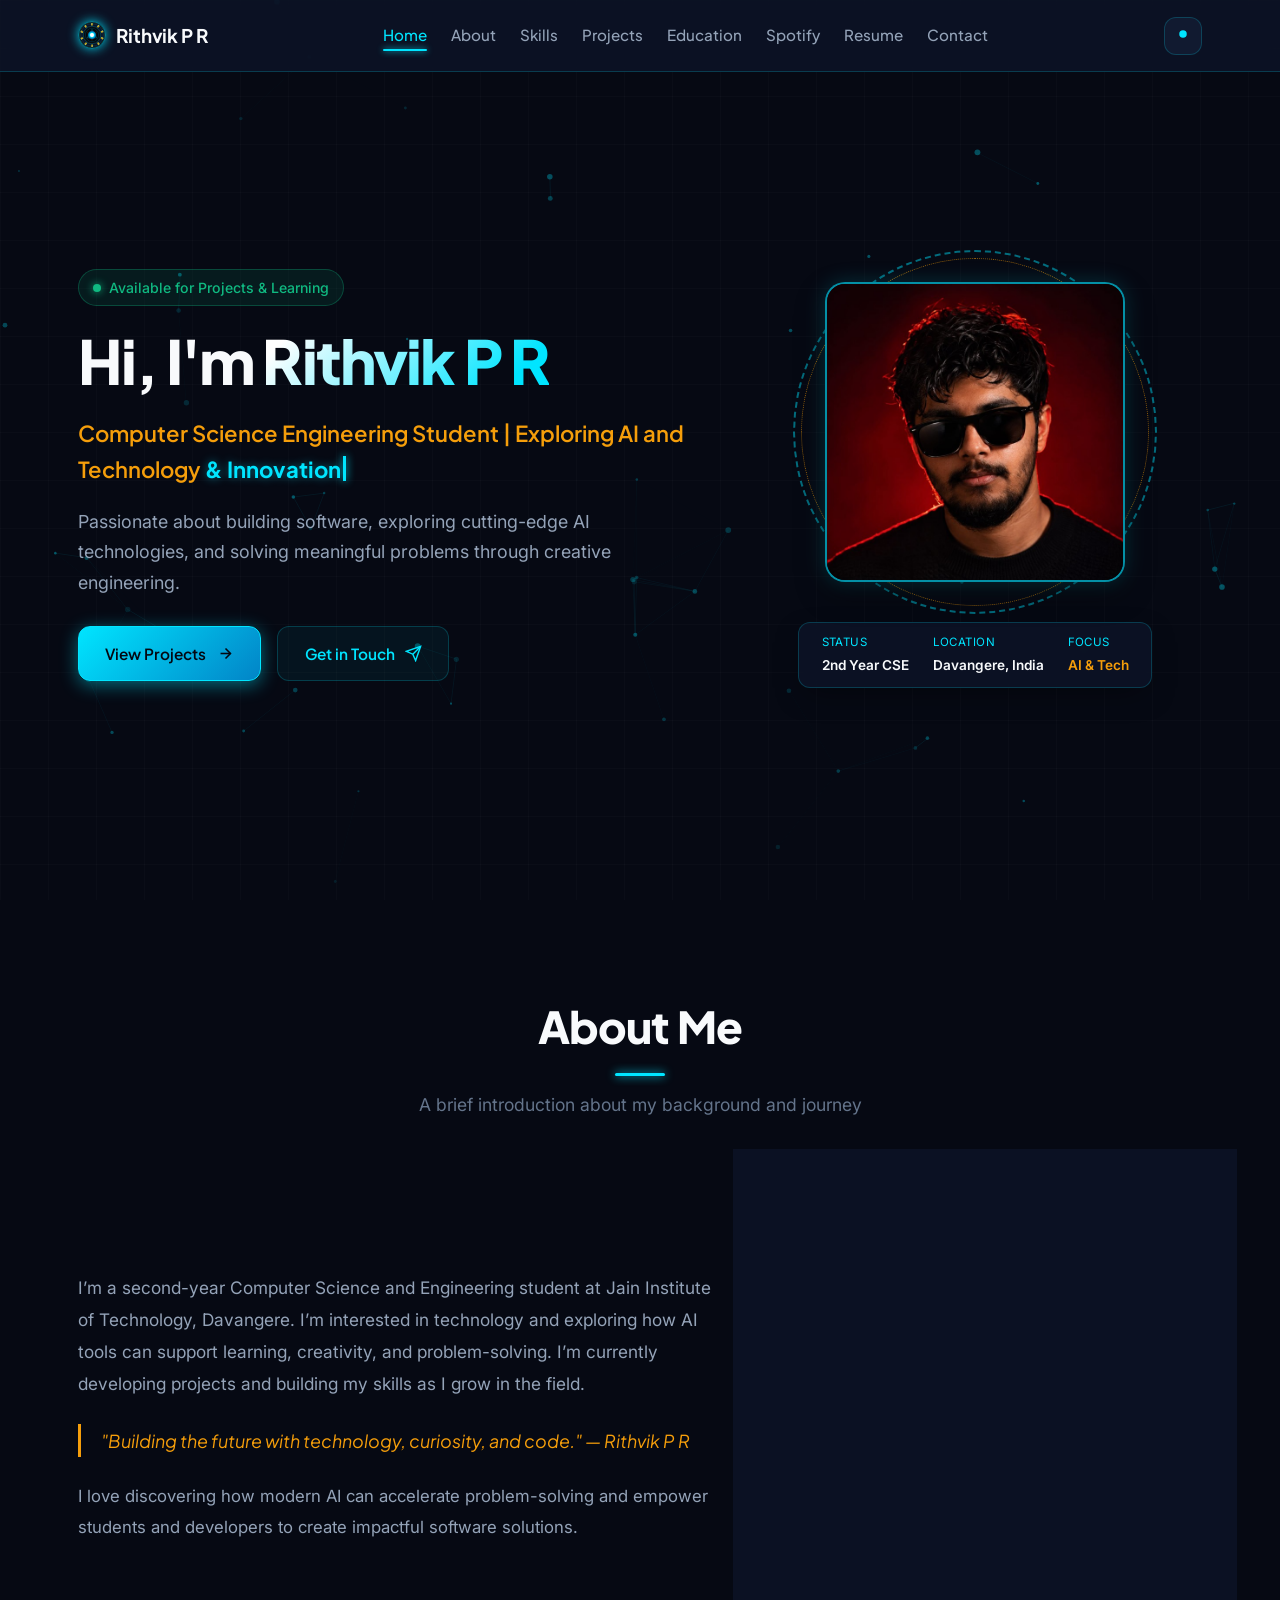
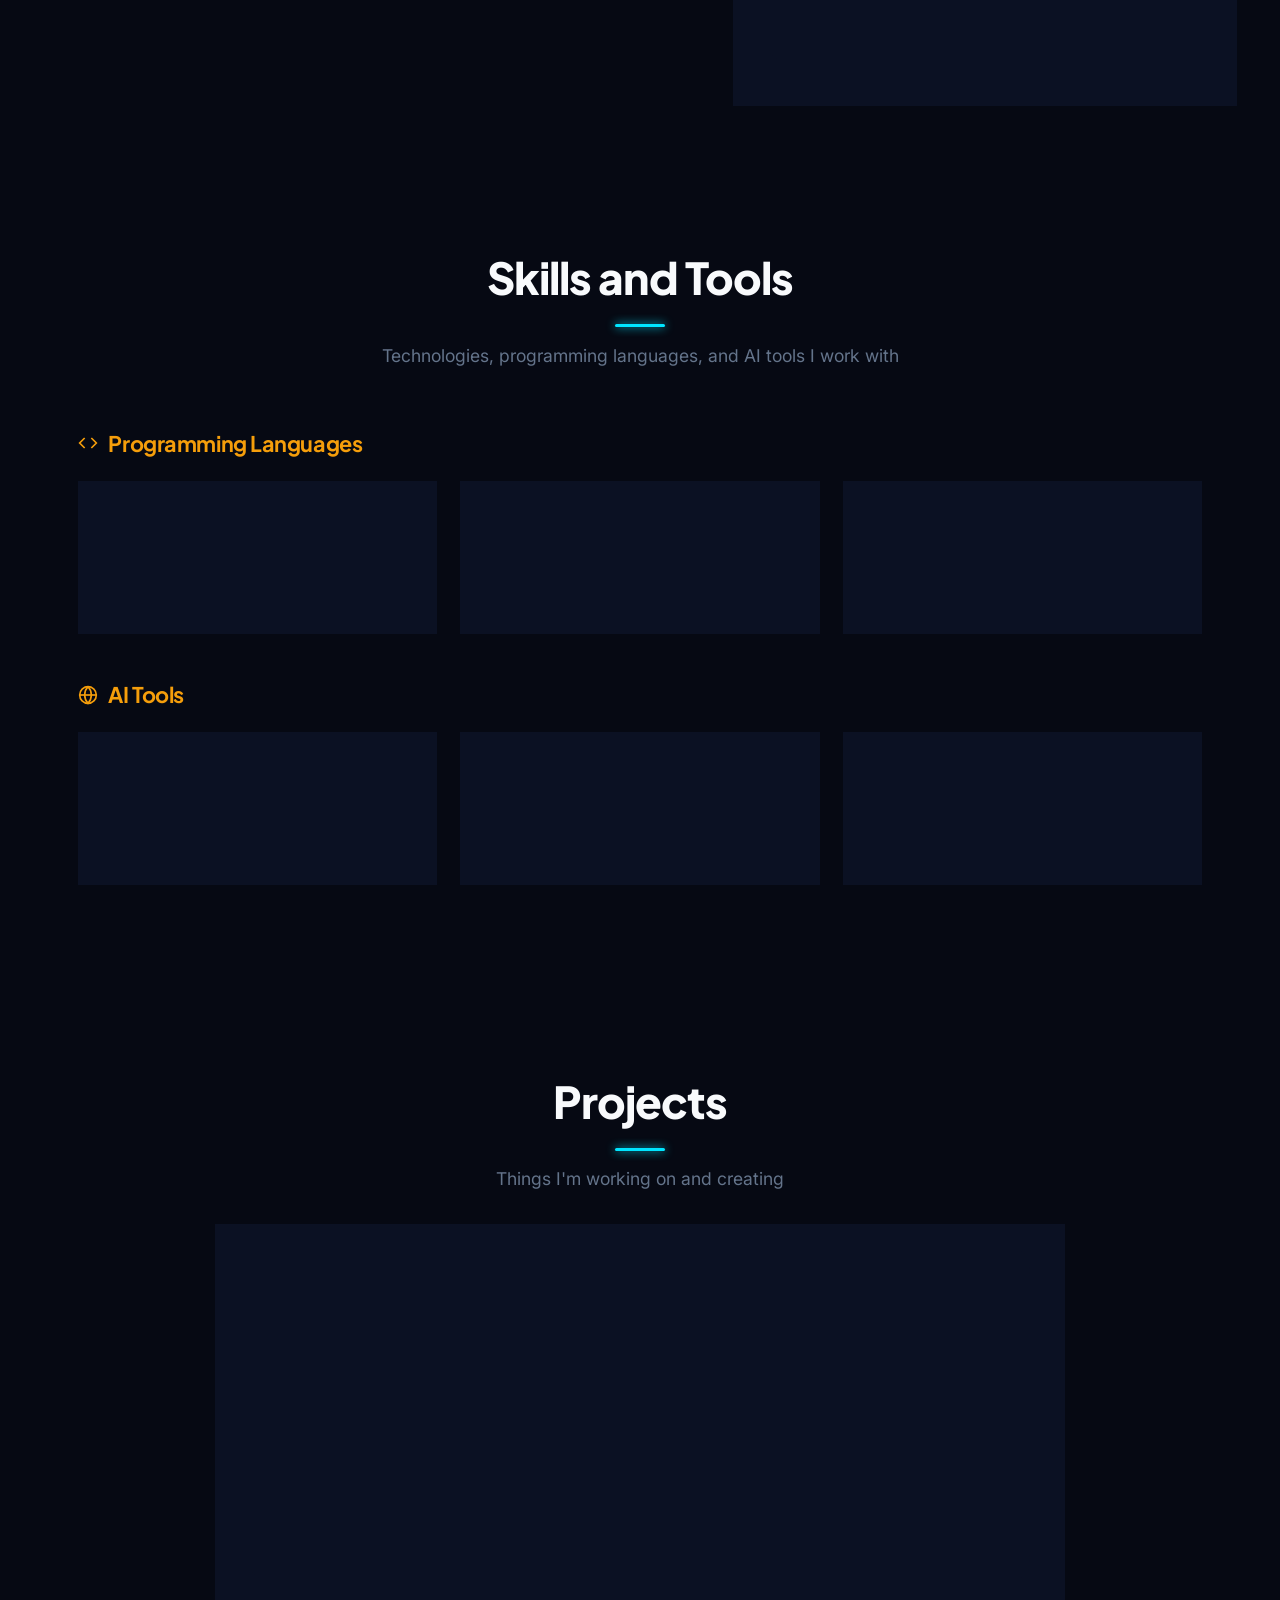
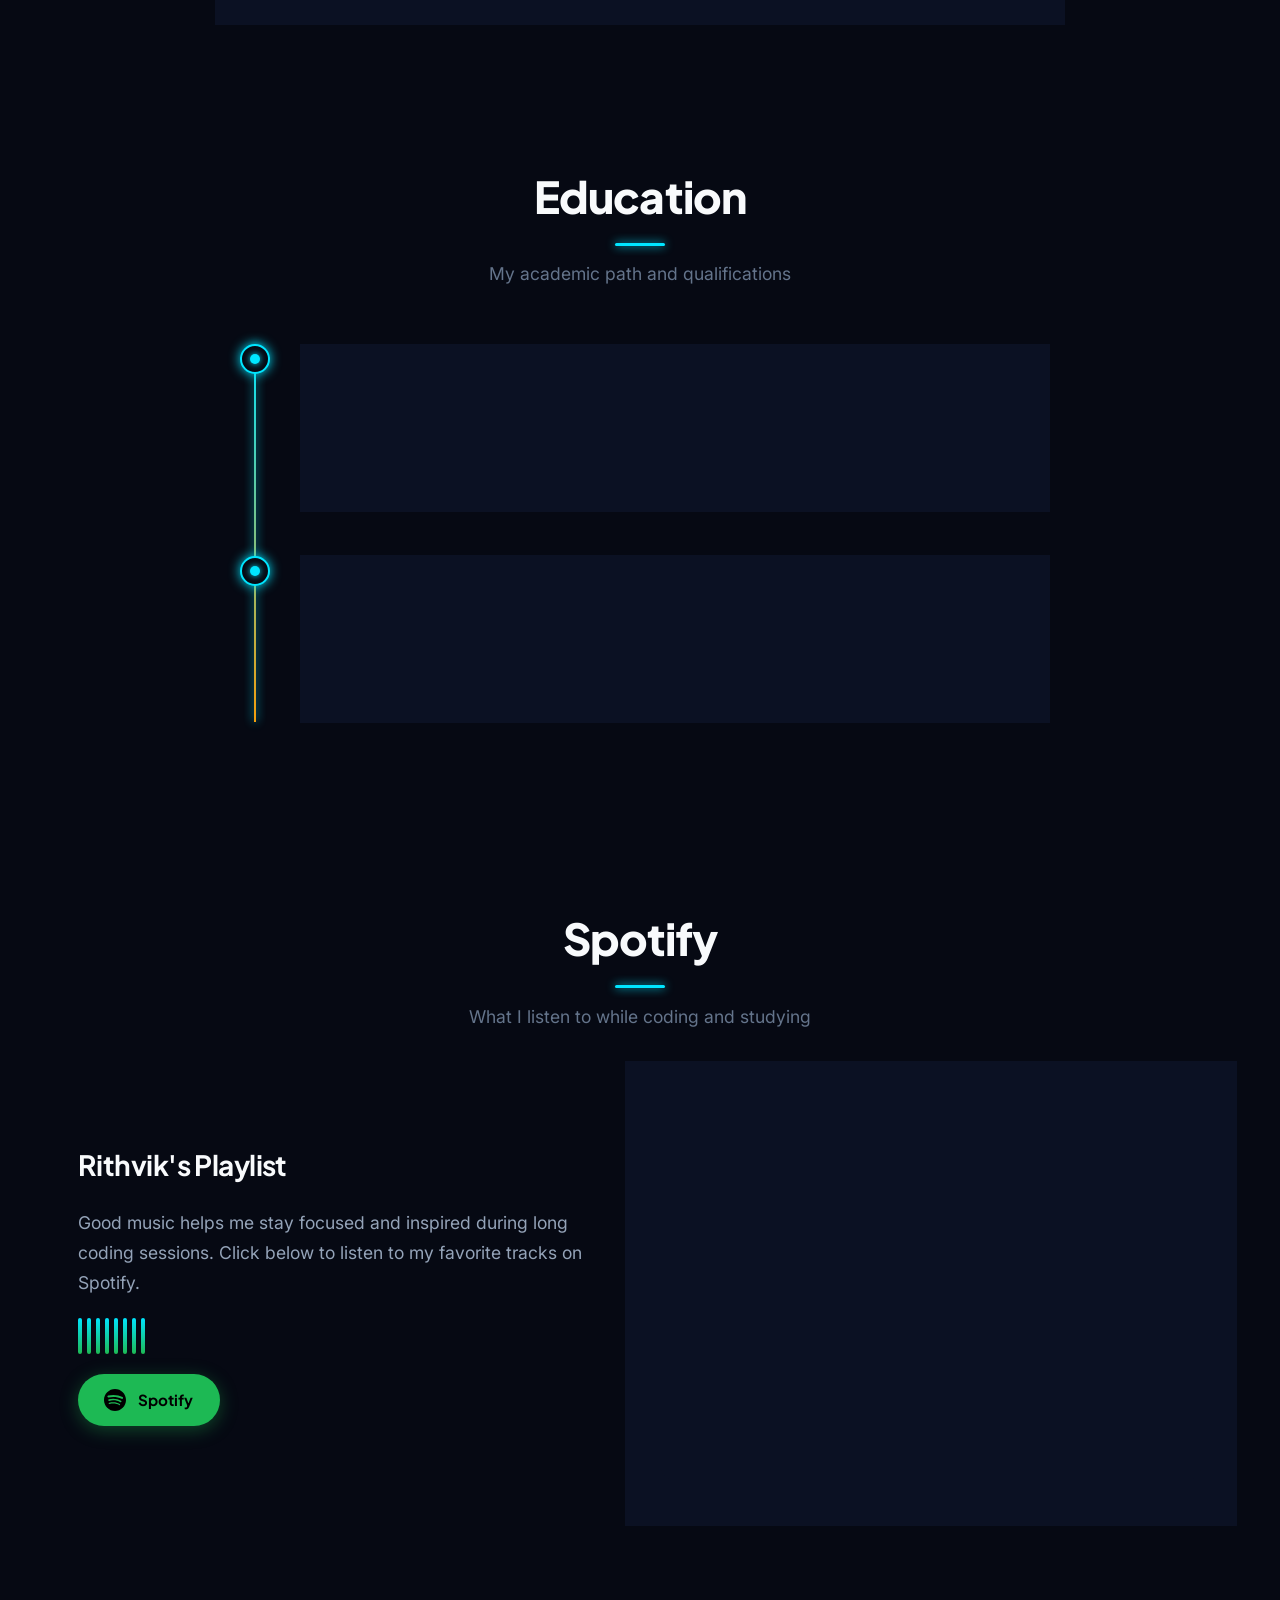
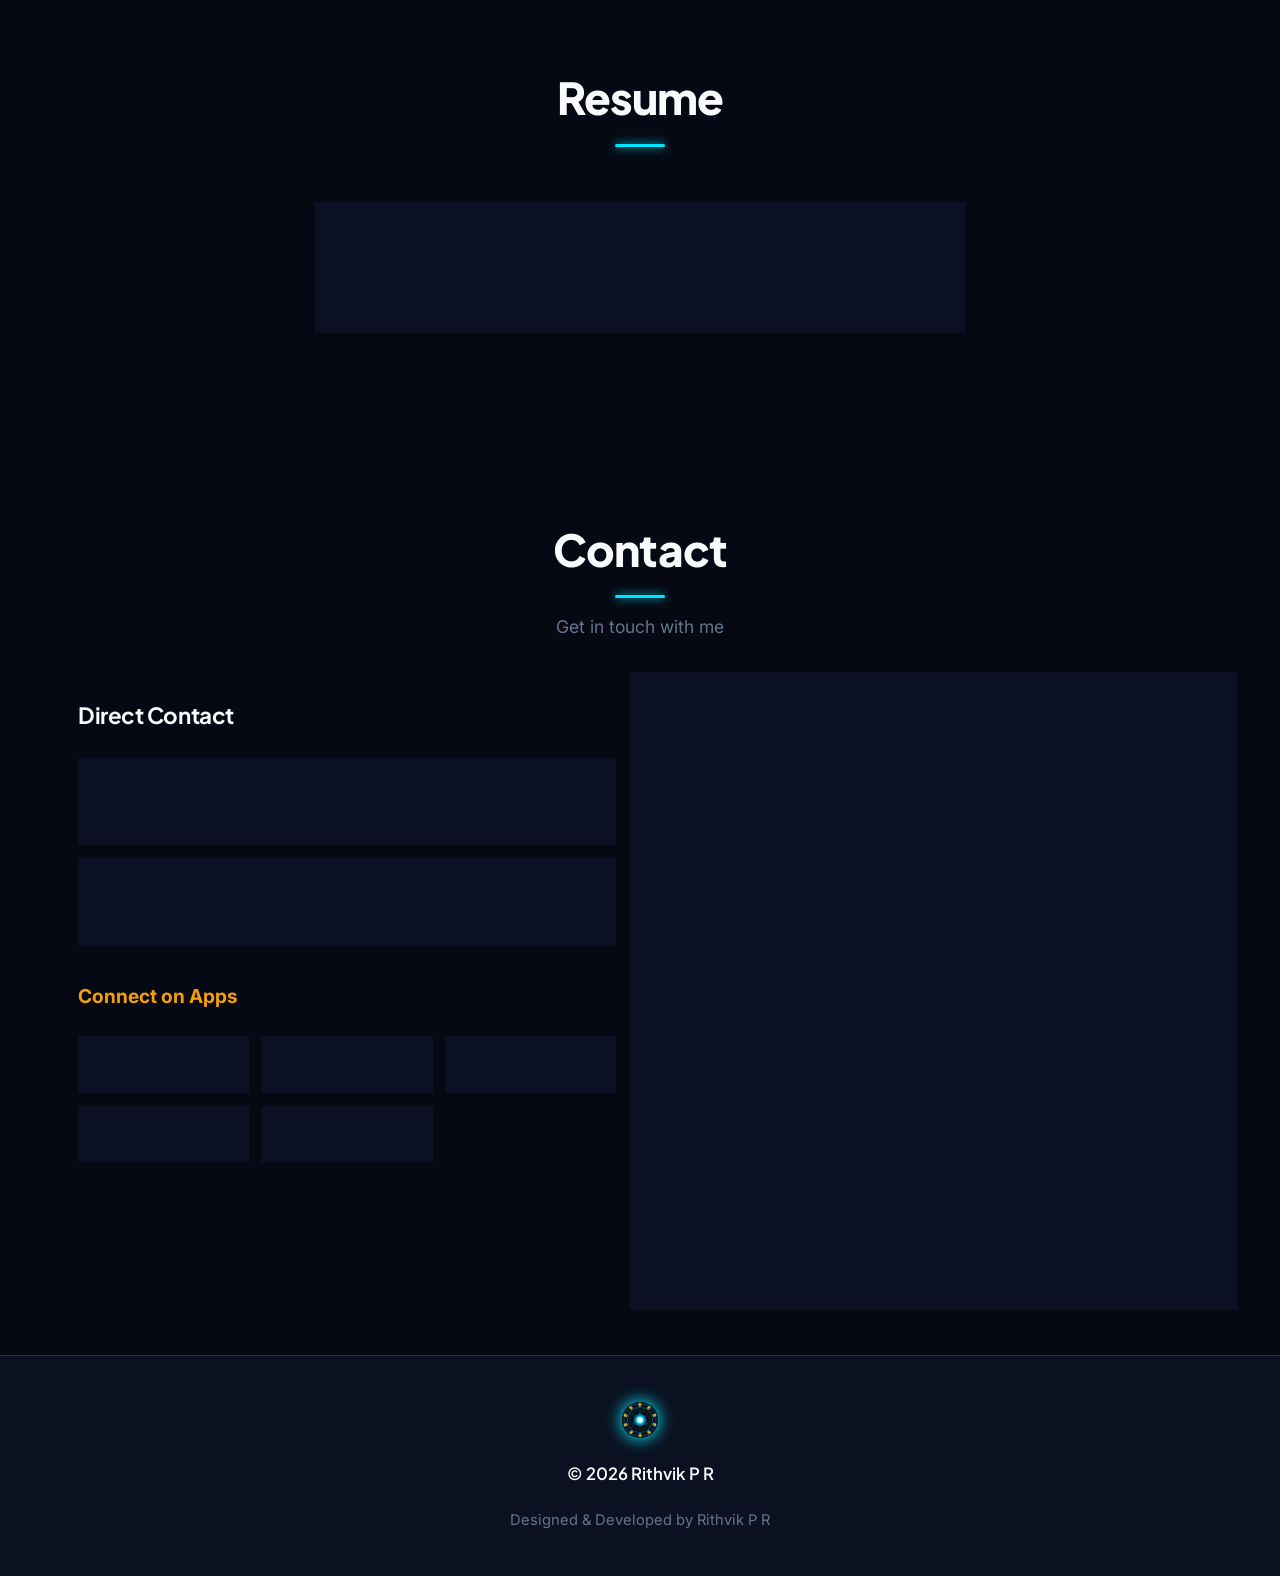
==== index.html @ 08703645 "Initial push commit from terminal" ====
<!DOCTYPE html>
<html lang="en" data-theme="dark">
<head>
  <meta charset="UTF-8">
  <meta name="viewport" content="width=device-width, initial-scale=1.0">
  <title>Rithvik P R | Portfolio</title>
  <meta name="description" content="Portfolio of Rithvik P R - Computer Science Engineering Student exploring AI and Technology.">
  <link rel="icon" type="image/svg+xml" href="assets/arc-reactor.svg">

  <!-- Core Stylesheet -->
  <link rel="stylesheet" href="css/style.css">
</head>
<body>

  <!-- Background Particle Network -->
  <canvas id="particle-canvas"></canvas>

  <!-- ==========================================================================
       NAVIGATION BAR
       ========================================================================== -->
  <header class="navbar">
    <div class="container nav-container">
      <a href="#hero" class="nav-brand">
        <img src="assets/arc-reactor.svg" alt="Arc Reactor" class="brand-reactor">
        <span>Rithvik P R</span>
      </a>

      <!-- Desktop Nav Links -->
      <nav>
        <ul class="nav-links" id="nav-links">
          <li><a href="#hero" class="nav-link active">Home</a></li>
          <li><a href="#about" class="nav-link">About</a></li>
          <li><a href="#skills" class="nav-link">Skills</a></li>
          <li><a href="#projects" class="nav-link">Projects</a></li>
          <li><a href="#education" class="nav-link">Education</a></li>
          <li><a href="#spotify" class="nav-link">Spotify</a></li>
          <li><a href="#resume" class="nav-link">Resume</a></li>
          <li><a href="#contact" class="nav-link">Contact</a></li>
        </ul>
      </nav>

      <!-- Nav Actions: Theme Switcher -->
      <div class="nav-actions">
        <!-- Dark / Light Mode Switcher -->
        <button class="hud-btn-icon" id="theme-toggle-btn" title="Toggle Dark / Light Mode" aria-label="Toggle Theme Mode">
          <span id="theme-icon">
            <svg viewBox="0 0 24 24">
              <circle cx="12" cy="12" r="5"></circle>
              <line x1="12" y1="1" x2="12" y2="3"></line>
              <line x1="12" y1="21" x2="12" y2="23"></line>
              <line x1="4.22" y1="4.22" x2="5.64" y2="5.64"></line>
              <line x1="18.36" y1="18.36" x2="19.78" y2="19.78"></line>
              <line x1="1" y1="12" x2="3" y2="12"></line>
              <line x1="21" y1="12" x2="23" y2="12"></line>
              <line x1="4.22" y1="19.78" x2="5.64" y2="18.36"></line>
              <line x1="18.36" y1="5.64" x2="19.78" y2="4.22"></line>
            </svg>
          </span>
        </button>

        <!-- Mobile Menu Toggle Button -->
        <button class="mobile-toggle" id="mobile-toggle" aria-label="Open Navigation Menu">
          <svg width="20" height="20" viewBox="0 0 24 24" fill="none" stroke="currentColor" stroke-width="2">
            <line x1="3" y1="12" x2="21" y2="12"></line>
            <line x1="3" y1="6" x2="21" y2="6"></line>
            <line x1="3" y1="18" x2="21" y2="18"></line>
          </svg>
        </button>
      </div>
    </div>
  </header>

  <main>
    <!-- ==========================================================================
         HERO SECTION
         ========================================================================== -->
    <section id="hero" class="hero-section">
      <div class="container">
        <div class="hero-grid">
          
          <!-- Left Column: Name & Headline -->
          <div class="hero-content reveal-on-scroll">
            <div class="hero-status-pill">
              <span class="pulse-dot"></span>
              <span>Available for Projects & Learning</span>
            </div>

            <h1 class="hero-title">
              Hi, I'm <span class="name-highlight">Rithvik P R</span>
            </h1>

            <div class="hero-headline-wrapper">
              <span class="headline-static">Computer Science Engineering Student | Exploring AI and Technology</span><span id="hero-typewriter-dynamic" class="typewriter-dynamic-text"></span><span class="typewriter-cursor"></span>
            </div>

            <p class="hero-description">
              Passionate about building software, exploring cutting-edge AI technologies, and solving meaningful problems through creative engineering.
            </p>

            <div class="hero-cta-group">
              <a href="#projects" class="btn-classy-primary">
                <span>View Projects</span>
                <svg width="17" height="17" viewBox="0 0 24 24" fill="none" stroke="currentColor" stroke-width="2.2">
                  <line x1="5" y1="12" x2="19" y2="12"></line>
                  <polyline points="12 5 19 12 12 19"></polyline>
                </svg>
              </a>
              <a href="#contact" class="btn-classy-outline">
                <span>Get in Touch</span>
                <svg width="17" height="17" viewBox="0 0 24 24" fill="none" stroke="currentColor" stroke-width="2">
                  <path d="M22 2L11 13"></path>
                  <polygon points="22 2 15 22 11 13 2 9 22 2"></polygon>
                </svg>
              </a>
            </div>
          </div>

          <!-- Right Column: BIG VISIBLE PROFILE PICTURE -->
          <div class="hero-avatar-showcase reveal-on-scroll">
            <div class="avatar-hud-frame">
              <!-- Subtle Arc Reactor Halo Rings Behind Photo -->
              <div class="avatar-ring-outer"></div>
              <div class="avatar-ring-middle"></div>

              <!-- Profile Picture Container -->
              <div class="avatar-image-container">
                <img 
                  src="assets/profile.jpg" 
                  alt="Rithvik P R Profile Picture" 
                  id="user-profile-img"
                  class="avatar-img"
                >
              </div>
            </div>

            <!-- Profile Info Card Underneath -->
            <div class="avatar-telemetry-badge">
              <div class="telemetry-item">
                <span class="telemetry-label">Status</span>
                <span class="telemetry-val">2nd Year CSE</span>
              </div>
              <div class="telemetry-item">
                <span class="telemetry-label">Location</span>
                <span class="telemetry-val">Davangere, India</span>
              </div>
              <div class="telemetry-item">
                <span class="telemetry-label">Focus</span>
                <span class="telemetry-val" style="color: var(--stark-gold);">AI & Tech</span>
              </div>
            </div>
          </div>

        </div>
      </div>
    </section>

    <!-- ==========================================================================
         ABOUT ME SECTION (HEADLINE IN MIDDLE, SIMPLE WORDS)
         ========================================================================== -->
    <section id="about" class="about-section">
      <div class="container">
        
        <div class="section-header reveal-on-scroll">
          <h2 class="section-title">About Me</h2>
          <p class="section-subtitle">A brief introduction about my background and journey</p>
        </div>

        <div class="about-grid">
          <!-- Text Content -->
          <div class="about-text-content reveal-on-scroll">
            <p>
              I’m a second-year Computer Science and Engineering student at Jain Institute of Technology, Davangere. I’m interested in technology and exploring how AI tools can support learning, creativity, and problem-solving. I’m currently developing projects and building my skills as I grow in the field.
            </p>

            <div class="about-quote">
              "Building the future with technology, curiosity, and code." — Rithvik P R
            </div>

            <p style="font-size: 1.05rem; color: var(--text-secondary);">
              I love discovering how modern AI can accelerate problem-solving and empower students and developers to create impactful software solutions.
            </p>
          </div>

          <!-- Clean Info Card -->
          <div class="about-info-card clean-card reveal-on-scroll">
            <h3 class="about-info-card-title">Quick Overview</h3>

            <div class="info-row">
              <span class="info-label">
                <svg width="20" height="20" viewBox="0 0 24 24" fill="none" stroke="currentColor" stroke-width="2"><path d="M20 21v-2a4 4 0 0 0-4-4H8a4 4 0 0 0-4 4v2"></path><circle cx="12" cy="7" r="4"></circle></svg>
                Name
              </span>
              <span class="info-val">Rithvik P R</span>
            </div>

            <div class="info-row">
              <span class="info-label">
                <svg width="20" height="20" viewBox="0 0 24 24" fill="none" stroke="currentColor" stroke-width="2"><path d="M22 10v6M2 10l10-5 10 5-10 5z"></path><path d="M6 12v5c3 3 9 3 12 0v-5"></path></svg>
                Degree
              </span>
              <span class="info-val">B.E. Computer Science</span>
            </div>

            <div class="info-row">
              <span class="info-label">
                <svg width="20" height="20" viewBox="0 0 24 24" fill="none" stroke="currentColor" stroke-width="2"><path d="M21 10c0 7-9 13-9 13s-9-6-9-13a9 9 0 0 1 18 0z"></path><circle cx="12" cy="10" r="3"></circle></svg>
                College
              </span>
              <span class="info-val">JIT Davangere</span>
            </div>

            <div class="info-row">
              <span class="info-label">
                <svg width="20" height="20" viewBox="0 0 24 24" fill="none" stroke="currentColor" stroke-width="2"><circle cx="12" cy="12" r="10"></circle><path d="M12 6v6l4 2"></path></svg>
                Year
              </span>
              <span class="info-val">Second Year</span>
            </div>

            <div class="info-row">
              <span class="info-label">
                <svg width="20" height="20" viewBox="0 0 24 24" fill="none" stroke="currentColor" stroke-width="2"><polygon points="13 2 3 14 12 14 11 22 21 10 12 10 13 2"></polygon></svg>
                Interest
              </span>
              <span class="info-val" style="color: var(--stark-gold);">AI & Technology</span>
            </div>
          </div>
        </div>

      </div>
    </section>

    <!-- ==========================================================================
         SKILLS AND TOOLS SECTION (HEADLINE IN MIDDLE, SIMPLE WORDS)
         ========================================================================== -->
    <section id="skills" class="skills-section">
      <div class="container">
        
        <div class="section-header reveal-on-scroll">
          <h2 class="section-title">Skills and Tools</h2>
          <p class="section-subtitle">Technologies, programming languages, and AI tools I work with</p>
        </div>

        <div class="skills-container">
          
          <!-- Category 1: Programming Languages -->
          <div class="skills-category reveal-on-scroll">
            <h3 class="skills-category-title">
              <svg width="20" height="20" viewBox="0 0 24 24" fill="none" stroke="currentColor" stroke-width="2">
                <polyline points="16 18 22 12 16 6"></polyline>
                <polyline points="8 6 2 12 8 18"></polyline>
              </svg>
              <span>Programming Languages</span>
            </h3>

            <div class="skills-grid">
              
              <!-- Skill: C Programming -->
              <div class="skill-card">
                <div class="skill-header">
                  <div class="skill-icon-wrapper" title="C Programming">
                    <svg viewBox="0 0 128 128" width="28" height="28">
                      <path fill="#00599C" d="M116.2 97.4l-46.7 27c-3.4 2-7.6 2-11 0l-46.7-27c-3.4-2-5.5-5.6-5.5-9.5V36.1c0-3.9 2.1-7.5 5.5-9.5l46.7-27c3.4-2 7.6-2 11 0l46.7 27c3.4 2 5.5 5.6 5.5 9.5v51.8c0 3.9-2.1 7.5-5.5 9.5z"/>
                      <path fill="#004482" d="M121.7 87.9V36.1c0-3.9-2.1-7.5-5.5-9.5l-46.7-27c-3.4-2-7.6-2-11 0v128.8c1.9 0 3.7-.5 5.5-1.5l46.7-27c3.4-2 5.5-5.6 5.5-9.5z"/>
                      <path fill="#659AD2" d="M64 15.6L24.8 38.2v45.3L64 106.1l39.2-22.6V38.2L64 15.6z"/>
                      <path fill="#ffffff" d="M64.6 38.6c-14.7 0-25.2 10.9-25.2 25.4 0 14.6 10.4 25.4 25.2 25.4 9.1 0 16.5-4.4 20.3-11.4l-9.8-5.3c-2.1 4.1-5.9 6.5-10.5 6.5-7.9 0-13.6-6.3-13.6-15.2 0-8.8 5.7-15.2 13.6-15.2 4.6 0 8.4 2.4 10.5 6.5l9.8-5.3c-3.8-7-11.2-11.4-20.3-11.4z"/>
                    </svg>
                  </div>
                  <div class="skill-info">
                    <div class="skill-name">C programming</div>
                    <div class="skill-type">Core Programming & Algorithms</div>
                  </div>
                </div>
                <div class="skill-meter-container">
                  <div class="skill-meter-labels">
                    <span>Proficiency</span>
                    <span>88%</span>
                  </div>
                  <div class="skill-meter-bar">
                    <div class="skill-meter-fill" data-level="88"></div>
                  </div>
                </div>
              </div>

              <!-- Skill: Python -->
              <div class="skill-card">
                <div class="skill-header">
                  <div class="skill-icon-wrapper" title="Python">
                    <svg viewBox="0 0 128 128" width="28" height="28">
                      <defs>
                        <linearGradient id="py-blue" x1="18.9%" y1="13.9%" x2="78.1%" y2="82.4%">
                          <stop offset="0%" stop-color="#387eb8"/>
                          <stop offset="100%" stop-color="#366994"/>
                        </linearGradient>
                        <linearGradient id="py-yellow" x1="19.7%" y1="18.3%" x2="79.9%" y2="82.8%">
                          <stop offset="0%" stop-color="#ffe873"/>
                          <stop offset="100%" stop-color="#ffd43b"/>
                        </linearGradient>
                      </defs>
                      <path fill="url(#py-blue)" d="M63.5 6.4c-14.2 0-23.3 6.2-23.3 18.2v13.6h23.8v3.4H30.4C18.2 41.6 8 50.7 8 64.9c0 14.1 9.6 22.8 22.4 22.8h7.4V76.8c0-11.9 10.1-22.4 22.3-22.4h23.4V30.9c0-12.8-10.7-24.5-23.5-24.5h3.5zm-12.7 7.4c2.6 0 4.8 2.2 4.8 4.8 0 2.6-2.2 4.8-4.8 4.8s-4.8-2.2-4.8-4.8c0-2.6 2.2-4.8 4.8-4.8z"/>
                      <path fill="url(#py-yellow)" d="M64.5 121.6c14.2 0 23.3-6.2 23.3-18.2V89.8H64v-3.4h33.6c12.2 0 22.4-9.1 22.4-23.3 0-14.1-9.6-22.8-22.4-22.8h-7.4v10.9c0 11.9-10.1 22.4-22.3 22.4H44.9v23.5c0 12.8 10.7 24.5 23.5 24.5h-3.9zm12.7-7.4c-2.6 0-4.8-2.2-4.8-4.8 0-2.6 2.2-4.8 4.8-4.8s4.8 2.2 4.8 4.8c0 2.6-2.2 4.8-4.8 4.8z"/>
                    </svg>
                  </div>
                  <div class="skill-info">
                    <div class="skill-name">Python</div>
                    <div class="skill-type">Data, Scripting & AI Development</div>
                  </div>
                </div>
                <div class="skill-meter-container">
                  <div class="skill-meter-labels">
                    <span>Proficiency</span>
                    <span>92%</span>
                  </div>
                  <div class="skill-meter-bar">
                    <div class="skill-meter-fill" data-level="92"></div>
                  </div>
                </div>
              </div>

              <!-- Skill: Java -->
              <div class="skill-card">
                <div class="skill-header">
                  <div class="skill-icon-wrapper" title="Java">
                    <svg viewBox="0 0 128 128" width="28" height="28">
                      <path fill="#5382a1" d="M48.6 96.9c-10.1 2.3-21.8 1.1-30.8-.8 0 0 8.1 4.5 22.6 4.6 15.5.1 27.2-4.4 27.2-4.4s-8.9-1.7-19-.6z"/>
                      <path fill="#5382a1" d="M43.9 83.7c-12.7 2.8-27.4 1.3-38.7-1 0 0 10.2 5.5 28.5 5.6 19.5.1 34.3-5.4 34.3-5.4s-11.4-2-24.1.8z"/>
                      <path fill="#ea2d2e" d="M72.2 68.7c4.7 5.3-4.5 9.9-4.5 9.9s11.8-6.1 6.3-12.3c-5.7-6.5-11.4-9.8-23.2-13.8-9.4-3.2-13.5-6.8-13.5-6.8s4.9 2.5 13.9 4.3c14.2 2.8 22.4 8.7 21 18.7z"/>
                      <path fill="#5382a1" d="M85.4 105.7c-21.7 4.8-49.8 4.2-70.1-.4 0 0 13.2 5.6 37 5.7 26.5.1 52.1-4.7 52.1-4.7s-8.2-2.8-19-.6z"/>
                      <path fill="#ea2d2e" d="M37.1 23.3c-4.8 5.6 4.9 14.8 13.4 18.2 4.2 1.7 6.4 1.3 6.4 1.3s-3.7-2.7-8.1-4.3c-6.8-2.6-10.8-7.5-6.8-11.4 6.7-6.6 22.5 2 22.5 2s-3.1-4.8-12.4-7.1c-8.9-2.2-11.1-.3-15 1.3z"/>
                      <path fill="#5382a1" d="M102.7 114.7c-28.5 6.3-65.7 5.5-92.4-.5 0 0 17.4 7.3 48.8 7.5 35 .2 68.7-6.2 68.7-6.2s-10.9-3.7-25.1-.8z"/>
                      <path fill="#5382a1" d="M87.5 90.7c15.2-16.1 9.9-28.7 3.5-38.3-2.6-3.8-6.3-7.5-6.3-7.5s1.9 2.9 4 5.9c6.6 9.6 7.4 17.5-4.4 28.5-9.4 8.8-23.2 11.2-23.2 11.2s11.2-3.7 26.4.2z"/>
                    </svg>
                  </div>
                  <div class="skill-info">
                    <div class="skill-name">Java</div>
                    <div class="skill-type">Object-Oriented Programming</div>
                  </div>
                </div>
                <div class="skill-meter-container">
                  <div class="skill-meter-labels">
                    <span>Proficiency</span>
                    <span>85%</span>
                  </div>
                  <div class="skill-meter-bar">
                    <div class="skill-meter-fill" data-level="85"></div>
                  </div>
                </div>
              </div>

            </div>
          </div>

          <!-- Category 2: AI Tools -->
          <div class="skills-category reveal-on-scroll">
            <h3 class="skills-category-title">
              <svg width="20" height="20" viewBox="0 0 24 24" fill="none" stroke="currentColor" stroke-width="2">
                <circle cx="12" cy="12" r="10"></circle>
                <path d="M12 2a14.5 14.5 0 0 0 0 20 14.5 14.5 0 0 0 0-20"></path>
                <path d="M2 12h20"></path>
              </svg>
              <span>AI Tools</span>
            </h3>

            <div class="skills-grid">
              
              <!-- Tool: ChatGPT -->
              <div class="skill-card">
                <div class="skill-header">
                  <div class="skill-icon-wrapper" title="ChatGPT">
                    <svg viewBox="0 0 24 24" width="28" height="28" fill="#10a37f">
                      <path d="M22.2819 9.8211a5.9847 5.9847 0 0 0-.5157-4.9108 6.0462 6.0462 0 0 0-6.5098-2.9A6.0651 6.0651 0 0 0 4.9807 4.1818a5.9847 5.9847 0 0 0-3.9977 2.9 6.0462 6.0462 0 0 0 .7427 7.0966 5.98 5.98 0 0 0 .511 4.9107 6.051 6.051 0 0 0 6.5146 2.9001A5.9847 5.9847 0 0 0 13.2599 24a6.0557 6.0557 0 0 0 5.7718-4.2058 5.9894 5.9894 0 0 0 3.9977-2.9001 6.0557 6.0557 0 0 0-.7475-7.0729zm-9.022 12.6081a4.4755 4.4755 0 0 1-2.8764-1.0408l.1419-.0804 4.7783-2.7582a.7948.7948 0 0 0 .3927-.6813v-6.7369l2.02 1.1686a.071.071 0 0 1 .038.052v5.5826a4.504 4.504 0 0 1-4.4945 4.4944zm-9.6607-4.1254a4.4708 4.4708 0 0 1-.5346-3.0137l.142.0852 4.783 2.7582a.7712.7712 0 0 0 .7806 0l5.8428-3.3685v2.3324a.0804.0804 0 0 1-.0332.0615L9.74 19.9502a4.4992 4.4992 0 0 1-6.1408-1.6464zM2.3408 7.8956a4.485 4.485 0 0 1 2.3655-1.9728V11.6a.7664.7664 0 0 0 .3879.6765l5.8144 3.3543-2.0201 1.1685a.0757.0757 0 0 1-.071 0l-4.8303-2.7865A4.504 4.504 0 0 1 2.3408 7.872zm16.5963 3.8558L13.1038 8.364 15.1192 7.2a.0757.0757 0 0 1 .071 0l4.8303 2.7913a4.4944 4.4944 0 0 1-.6765 8.1042v-5.6772a.79.79 0 0 0-.407-.667zm2.0107-3.0231l-.142-.0852-4.7735-2.7818a.7759.7759 0 0 0-.7854 0L9.409 9.2297V6.8974a.0662.0662 0 0 1 .0284-.0615l4.8303-2.7866a4.4992 4.4992 0 0 1 6.6802 4.66zM8.3065 12.863l-2.02-1.1638a.0804.0804 0 0 1-.038-.0567V6.0742a4.4992 4.4992 0 0 1 7.3757-3.4537l-.142.0805L8.704 5.459a.7948.7948 0 0 0-.3927.6813zm1.0976-2.3654l2.602-1.4998 2.6069 1.4998v2.9994l-2.5974 1.4997-2.6067-1.4997Z"/>
                    </svg>
                  </div>
                  <div class="skill-info">
                    <div class="skill-name">ChatGPT</div>
                    <div class="skill-type">Prompt Engineering & Idea Exploration</div>
                  </div>
                </div>
                <div class="skill-meter-container">
                  <div class="skill-meter-labels">
                    <span>Proficiency</span>
                    <span>94%</span>
                  </div>
                  <div class="skill-meter-bar">
                    <div class="skill-meter-fill" data-level="94"></div>
                  </div>
                </div>
              </div>

              <!-- Tool: Claude -->
              <div class="skill-card">
                <div class="skill-header">
                  <div class="skill-icon-wrapper" title="Claude">
                    <svg viewBox="0 0 24 24" width="28" height="28" fill="#d97757">
                      <path d="m4.7144 15.9555 4.7174-2.6471.079-.2307-.079-.1275h-.2307l-.7893-.0486-2.6956-.0729-2.3375-.0971-2.2646-.1214-.5707-.1215-.5343-.7042.0546-.3522.4797-.3218.686.0608 1.5179.1032 2.2767.1578 1.6514.0972 2.4468.255h.3886l.0546-.1579-.1336-.0971-.1032-.0972L6.973 9.8356l-2.55-1.6879-1.3356-.9714-.7225-.4918-.3643-.4614-.1578-1.0078.6557-.7225.8803.0607.2246.0607.8925.686 1.9064 1.4754 2.4893 1.8336.3643.3035.1457-.1032.0182-.0728-.164-.2733-1.3539-2.4467-1.445-2.4893-.6435-1.032-.17-.6194c-.0607-.255-.1032-.4674-.1032-.7285L6.287.1335 6.6997 0l.9957.1336.419.3642.6192 1.4147 1.0018 2.2282 1.5543 3.0296.4553.8985.2429.8318.091.255h.1579v-.1457l.1275-1.706.2368-2.0947.2307-2.6957.0789-.7589.3764-.9107.7468-.4918.5828.2793.4797.686-.0668.4433-.2853 1.8517-.5586 2.9021-.3643 1.9429h.2125l.2429-.2429.9835-1.3053 1.6514-2.0643.7286-.8196.85-.9046.5464-.4311h1.0321l.759 1.1293-.34 1.1657-1.0625 1.3478-.8804 1.1414-1.2628 1.7-.7893 1.36.0729.1093.1882-.0183 2.8535-.607 1.5421-.2794 1.8396-.3157.8318.3886.091.3946-.3278.8075-1.967.4857-2.3072.4614-3.4364.8136-.0425.0304.0486.0607 1.5482.1457.6618.0364h1.621l3.0175.2247.7892.522.4736.6376-.079.4857-1.2142.6193-1.6393-.3886-3.825-.9107-1.3113-.3279h-.1822v.1093l1.0929 1.0686 2.0035 1.8092 2.5075 2.3314.1275.5768-.3218.4554-.34-.0486-2.2039-1.6575-.85-.7468-1.9246-1.621h-.1275v.17l.4432.6496 2.3436 3.5214.1214 1.0807-.17.3521-.6071.2125-.6679-.1214-1.3721-1.9246L14.38 17.959l-1.1414-1.9428-.1397.079-.674 7.2552-.3156.3703-.7286.2793-.6071-.4614-.3218-.7468.3218-1.4753.3886-1.9246.3157-1.53.2853-1.9004.17-.6314-.0121-.0425-.1397.0182-1.4328 1.9672-2.1796 2.9446-1.7243 1.8456-.4128.164-.7164-.3704.0667-.6618.4008-.5889 2.386-3.0357 1.4389-1.882.929-1.0868-.0062-.1579h-.0546l-6.3385 4.1164-1.1293.1457-.4857-.4554.0608-.7467.2307-.2429 1.9064-1.3114Z"/>
                    </svg>
                  </div>
                  <div class="skill-info">
                    <div class="skill-name">Claude</div>
                    <div class="skill-type">Problem Solving & Code Analysis</div>
                  </div>
                </div>
                <div class="skill-meter-container">
                  <div class="skill-meter-labels">
                    <span>Proficiency</span>
                    <span>95%</span>
                  </div>
                  <div class="skill-meter-bar">
                    <div class="skill-meter-fill" data-level="95"></div>
                  </div>
                </div>
              </div>

              <!-- Tool: Antigravity -->
              <div class="skill-card">
                <div class="skill-header">
                  <div class="skill-icon-wrapper" title="Antigravity">
                    <svg viewBox="0 0 24 24" width="28" height="28">
                      <defs>
                        <linearGradient id="agy-brand-grad" x1="0%" y1="0%" x2="100%" y2="100%">
                          <stop offset="0%" stop-color="#4285F4"/>
                          <stop offset="35%" stop-color="#00E5FF"/>
                          <stop offset="70%" stop-color="#34A853"/>
                          <stop offset="100%" stop-color="#FBBC05"/>
                        </linearGradient>
                      </defs>
                      <path d="M21.751 22.607c1.34 1.005 3.35.335 1.508-1.508C17.73 15.74 18.904 1 12.037 1 5.17 1 6.342 15.74.815 21.1c-2.01 2.009.167 2.511 1.507 1.506 5.192-3.517 4.857-9.714 9.715-9.714 4.857 0 4.522 6.197 9.714 9.715z" fill="url(#agy-brand-grad)"/>
                    </svg>
                  </div>
                  <div class="skill-info">
                    <div class="skill-name">Antigravity</div>
                    <div class="skill-type">Agentic Coding & Productivity</div>
                  </div>
                </div>
                <div class="skill-meter-container">
                  <div class="skill-meter-labels">
                    <span>Proficiency</span>
                    <span>96%</span>
                  </div>
                  <div class="skill-meter-bar">
                    <div class="skill-meter-fill" data-level="96"></div>
                  </div>
                </div>
              </div>

            </div>
          </div>

        </div>

      </div>
    </section>

    <!-- ==========================================================================
         PROJECTS SECTION (ONLY USER'S EXACT MESSAGE - CLEAN AND SIMPLE)
         ========================================================================== -->
    <section id="projects" class="projects-section">
      <div class="container">
        
        <div class="section-header reveal-on-scroll">
          <h2 class="section-title">Projects</h2>
          <p class="section-subtitle">Things I'm working on and creating</p>
        </div>

        <!-- Clean single message card as requested -->
        <div class="projects-single-card reveal-on-scroll">
          <img src="assets/arc-reactor.svg" alt="Arc Reactor" class="projects-reactor-icon">
          
          <h3 class="projects-card-title">Projects are currently under development.</h3>
          
          <p class="projects-card-desc">
            Add each project here when it’s ready, with a title, short description, technologies or tools used, and a link if available.
          </p>
        </div>

      </div>
    </section>

    <!-- ==========================================================================
         EDUCATION SECTION (HEADLINE IN MIDDLE, SIMPLE WORDS)
         ========================================================================== -->
    <section id="education" class="education-section">
      <div class="container">
        
        <div class="section-header reveal-on-scroll">
          <h2 class="section-title">Education</h2>
          <p class="section-subtitle">My academic path and qualifications</p>
        </div>

        <div class="education-timeline">
          
          <!-- Education 1: B.E. Computer Science -->
          <div class="timeline-item reveal-on-scroll">
            <div class="timeline-reactor-node"></div>
            <div class="timeline-card">
              <div class="timeline-card-header">
                <h3 class="timeline-degree">Bachelor of Computer Science and Engineering</h3>
                <span class="timeline-date-badge">September 2025 – Present</span>
              </div>
              <div class="timeline-institution">Jain Institute of Technology, Davangere</div>
              <div class="timeline-status-pill">
                <span class="pulse-dot"></span>
                <span>Currently in second year</span>
              </div>
            </div>
          </div>

          <!-- Education 2: PUC -->
          <div class="timeline-item reveal-on-scroll">
            <div class="timeline-reactor-node"></div>
            <div class="timeline-card">
              <div class="timeline-card-header">
                <h3 class="timeline-degree">Pre-University College (PUC)</h3>
                <span class="timeline-date-badge">May 2023 – March 2025</span>
              </div>
              <div class="timeline-institution">Chanakya PU College, Davangere</div>
              <div class="timeline-status-pill" style="color: var(--arc-cyan); background: rgba(0, 229, 255, 0.08); border-color: var(--border-cyan);">
                <svg width="12" height="12" viewBox="0 0 24 24" fill="none" stroke="currentColor" stroke-width="2.5"><polyline points="20 6 9 17 4 12"></polyline></svg>
                <span>Completed</span>
              </div>
            </div>
          </div>

        </div>

      </div>
    </section>

    <!-- ==========================================================================
         SPOTIFY SECTION (HEADLINE IN MIDDLE, SIMPLE WORDS, RITHVIK'S NAME)
         ========================================================================== -->
    <section id="spotify" class="spotify-section">
      <div class="container">
        
        <div class="section-header reveal-on-scroll">
          <h2 class="section-title">Spotify</h2>
          <p class="section-subtitle">What I listen to while coding and studying</p>
        </div>

        <div class="spotify-section-wrapper">
          
          <!-- Info Column with Visualizer -->
          <div class="spotify-info-card reveal-on-scroll">
            <h3 style="font-size: 1.75rem;">Rithvik's Playlist</h3>
            <p style="font-size: 1.1rem; color: var(--text-secondary); line-height: 1.7;">
              Good music helps me stay focused and inspired during long coding sessions. Click below to listen to my favorite tracks on Spotify.
            </p>

            <!-- Soundwave Audio Graphic -->
            <div class="soundwave-visualizer" aria-hidden="true">
              <div class="soundwave-bar"></div>
              <div class="soundwave-bar"></div>
              <div class="soundwave-bar"></div>
              <div class="soundwave-bar"></div>
              <div class="soundwave-bar"></div>
              <div class="soundwave-bar"></div>
              <div class="soundwave-bar"></div>
              <div class="soundwave-bar"></div>
            </div>

            <!-- Direct Spotify Action Button (Strictly App Symbol & Name ONLY) -->
            <a 
              href="https://open.spotify.com/playlist/0qBYVVto7VyP5pDkf8NsCh?si=fGnMej9nTj-dggEmKynRjQ&utm_source=copy-link" 
              target="_blank" 
              rel="noopener noreferrer" 
              class="spotify-btn-open"
            >
              <svg viewBox="0 0 24 24">
                <path d="M12 0C5.4 0 0 5.4 0 12s5.4 12 12 12 12-5.4 12-12S18.66 0 12 0zm5.521 17.34c-.24.359-.66.48-1.021.24-2.82-1.74-6.36-2.101-10.561-1.141-.418.122-.779-.179-.899-.539-.12-.421.18-.78.54-.9 4.56-1.021 8.52-.6 11.64 1.32.42.18.479.659.301 1.02zm1.44-3.3c-.301.42-.841.6-1.262.3-3.239-1.98-8.159-2.58-11.939-1.38-.479.12-1.02-.12-1.14-.6-.12-.48.12-1.021.6-1.141C9.6 9.9 15 10.561 18.72 12.84c.361.181.54.78.241 1.2zm.12-3.36C15.24 8.4 8.82 8.16 5.16 9.301c-.6.179-1.2-.181-1.38-.721-.18-.601.18-1.2.72-1.381 4.26-1.26 11.28-1.02 15.721 1.621.539.3.719 1.02.419 1.56-.299.421-1.02.599-1.559.3z"/>
              </svg>
              <span>Spotify</span>
            </a>
          </div>

          <!-- Official Embedded Responsive Spotify Player -->
          <div class="spotify-embed-card reveal-on-scroll">
            <iframe 
              src="https://open.spotify.com/embed/playlist/0qBYVVto7VyP5pDkf8NsCh?utm_source=generator&theme=0" 
              width="100%" 
              height="352" 
              frameBorder="0" 
              allowfullscreen="" 
              allow="autoplay; clipboard-write; encrypted-media; fullscreen; picture-in-picture" 
              loading="lazy"
              title="Rithvik's Spotify Playlist"
            ></iframe>
          </div>

        </div>

      </div>
    </section>

    <!-- ==========================================================================
         RESUME SECTION
         ========================================================================== -->
    <section id="resume" class="resume-section">
      <div class="container">
        
        <div class="section-header reveal-on-scroll">
          <h2 class="section-title">Resume</h2>
        </div>

        <div class="resume-card reveal-on-scroll" style="max-width: 650px;">
          <p style="font-size: 1.2rem; font-weight: 500; color: var(--text-primary); margin: 0;">
            My resume will be available here soon.
          </p>
        </div>

      </div>
    </section>

    <!-- ==========================================================================
         CONTACT & SOCIAL CONNECT (ONLY APP SYMBOL & APP NAME VISIBLE)
         ========================================================================== -->
    <section id="contact" class="contact-section">
      <div class="container">
        
        <div class="section-header reveal-on-scroll">
          <h2 class="section-title">Contact</h2>
          <p class="section-subtitle">Get in touch with me</p>
        </div>

        <div class="contact-container">
          
          <!-- Direct Details & Social Links Grid -->
          <div class="contact-info-panel reveal-on-scroll">
            
            <h3 style="font-size: 1.4rem;">Direct Contact</h3>
            
            <div class="contact-direct-cards">
              <!-- Email Card -->
              <a href="mailto:rithvikpr25@gmail.com" class="contact-tile">
                <div class="contact-tile-icon">
                  <svg viewBox="0 0 24 24">
                    <path d="M4 4h16c1.1 0 2 .9 2 2v12c0 1.1-.9 2-2 2H4c-1.1 0-2-.9-2-2V6c0-1.1.9-2 2-2z"></path>
                    <polyline points="22,6 12,13 2,6"></polyline>
                  </svg>
                </div>
                <div class="contact-tile-details">
                  <span class="contact-tile-name">Email</span>
                  <span class="contact-tile-val">rithvikpr25@gmail.com</span>
                </div>
              </a>

              <!-- Phone Card -->
              <a href="tel:8660257499" class="contact-tile">
                <div class="contact-tile-icon">
                  <svg viewBox="0 0 24 24">
                    <path d="M22 16.92v3a2 2 0 0 1-2.18 2 19.79 19.79 0 0 1-8.63-3.07 19.5 19.5 0 0 1-6-6 19.79 19.79 0 0 1-3.07-8.67A2 2 0 0 1 4.11 2h3a2 2 0 0 1 2 1.72 12.84 12.84 0 0 0 .7 2.81 2 2 0 0 1-.45 2.11L8.09 9.91a16 16 0 0 0 6 6l1.27-1.27a2 2 0 0 1 2.11-.45 12.84 12.84 0 0 0 2.81.7A2 2 0 0 1 22 16.92z"></path>
                  </svg>
                </div>
                <div class="contact-tile-details">
                  <span class="contact-tile-name">Phone</span>
                  <span class="contact-tile-val">8660257499</span>
                </div>
              </a>
            </div>

            <!-- Social Applications Grid: ONLY APP SYMBOL & APP NAME VISIBLE -->
            <div class="social-channel-title">Connect on Apps</div>
            <div class="social-grid">
              
              <!-- GitHub Link -->
              <a 
                href="https://github.com/Rithvik250607" 
                target="_blank" 
                rel="noopener noreferrer" 
                class="social-app-btn"
                title="Connect on GitHub"
              >
                <span class="social-app-icon">
                  <svg viewBox="0 0 24 24">
                    <path d="M12 0C5.37 0 0 5.37 0 12c0 5.31 3.435 9.795 8.205 11.385.6.105.825-.255.825-.57 0-.285-.015-1.23-.015-2.235-3.015.555-3.795-.735-4.035-1.41-.135-.345-.72-1.41-1.23-1.695-.42-.225-1.02-.78-.015-.795.945-.015 1.62.87 1.845 1.23 1.08 1.815 2.805 1.305 3.495.99.105-.78.42-1.305.765-1.605-2.67-.3-5.46-1.335-5.46-5.925 0-1.305.465-2.385 1.23-3.225-.12-.3-.54-1.53.12-3.18 0 0 1.005-.315 3.3 1.23.96-.27 1.98-.405 3-.405s2.04.135 3 .405c2.295-1.56 3.3-1.23 3.3-1.23.66 1.65.24 2.88.12 3.18.765.84 1.23 1.905 1.23 3.225 0 4.605-2.805 5.625-5.475 5.925.435.375.81 1.095.81 2.22 0 1.605-.015 2.895-.015 3.3 0 .315.225.69.825.57A12.02 12.02 0 0 0 24 12c0-6.63-5.37-12-12-12z"/>
                  </svg>
                </span>
                <span>GitHub</span>
              </a>

              <!-- LinkedIn Link -->
              <a 
                href="https://www.linkedin.com/in/rithvik-pr-a2595a35a?utm_source=share_via&utm_content=profile&utm_medium=member_android" 
                target="_blank" 
                rel="noopener noreferrer" 
                class="social-app-btn"
                title="Connect on LinkedIn"
              >
                <span class="social-app-icon" style="color: #0a66c2;">
                  <svg viewBox="0 0 24 24">
                    <path d="M19 0h-14c-2.761 0-5 2.239-5 5v14c0 2.761 2.239 5 5 5h14c2.762 0 5-2.239 5-5v-14c0-2.761-2.238-5-5-5zm-11 19h-3v-11h3v11zm-1.5-12.268c-.966 0-1.75-.79-1.75-1.764s.784-1.764 1.75-1.764 1.75.79 1.75 1.764-.783 1.764-1.75 1.764zm13.5 12.268h-3v-5.604c0-3.368-4-3.113-4 0v5.604h-3v-11h3v1.765c1.396-2.586 7-2.777 7 2.476v6.759z"/>
                  </svg>
                </span>
                <span>LinkedIn</span>
              </a>

              <!-- Twitter (X) Link -->
              <a 
                href="https://x.com/RithvikPr" 
                target="_blank" 
                rel="noopener noreferrer" 
                class="social-app-btn"
                title="Connect on Twitter (X)"
              >
                <span class="social-app-icon">
                  <svg viewBox="0 0 24 24">
                    <path d="M18.244 2.25h3.308l-7.227 8.26 8.502 11.24H16.17l-5.214-6.817L4.99 21.75H1.68l7.73-8.835L1.254 2.25H8.08l4.713 6.231zm-1.161 17.52h1.833L7.084 4.126H5.117z"/>
                  </svg>
                </span>
                <span>Twitter (X)</span>
              </a>

              <!-- Instagram Link -->
              <a 
                href="https://www.instagram.com/_.simply.rithvik._?mdxt=MWxvMWZzcmMyeDFmNw==" 
                target="_blank" 
                rel="noopener noreferrer" 
                class="social-app-btn"
                title="Connect on Instagram"
              >
                <span class="social-app-icon" style="color: #e4405f;">
                  <svg viewBox="0 0 24 24">
                    <path d="M12 2.163c3.204 0 3.584.012 4.85.07 3.252.148 4.771 1.691 4.919 4.919.058 1.265.069 1.645.069 4.849 0 3.205-.012 3.584-.069 4.849-.149 3.225-1.664 4.771-4.919 4.919-1.266.058-1.644.07-4.85.07-3.204 0-3.584-.012-4.849-.07-3.26-.149-4.771-1.699-4.919-4.92-.058-1.265-.07-1.644-.07-4.849 0-3.204.013-3.583.07-4.849.149-3.227 1.664-4.771 4.919-4.919 1.266-.057 1.645-.069 4.849-.069zm0-2.163c-3.259 0-3.667.014-4.947.072-4.358.2-6.78 2.618-6.98 6.98-.059 1.281-.073 1.689-.073 4.948 0 3.259.014 3.668.072 4.948.2 4.358 2.618 6.78 6.98 6.98 1.281.058 1.689.072 4.948.072 3.259 0 3.668-.014 4.948-.072 4.354-.2 6.782-2.618 6.979-6.98.059-1.28.073-1.689.073-4.948 0-3.259-.014-3.667-.072-4.947-.196-4.354-2.617-6.78-6.979-6.98-1.281-.059-1.69-.073-4.949-.073zm0 5.838c-3.403 0-6.162 2.759-6.162 6.162s2.759 6.163 6.162 6.163 6.162-2.759 6.162-6.163c0-3.403-2.759-6.162-6.162-6.162zm0 10.162c-2.209 0-4-1.79-4-4 0-2.209 1.791-4 4-4s4 1.791 4 4c0 2.21-1.791 4-4 4zm6.406-11.845c-.796 0-1.441.645-1.441 1.44s.645 1.44 1.441 1.44c.795 0 1.439-.645 1.439-1.44s-.644-1.44-1.439-1.44z"/>
                  </svg>
                </span>
                <span>Instagram</span>
              </a>

              <!-- WhatsApp Link -->
              <a 
                href="https://wa.me/918660257499" 
                target="_blank" 
                rel="noopener noreferrer" 
                class="social-app-btn"
                title="Connect on WhatsApp"
              >
                <span class="social-app-icon" style="color: #25d366;">
                  <svg viewBox="0 0 24 24">
                    <path d="M17.507 14.307l-.009.075c-.238-.12-1.406-.697-1.624-.777-.219-.079-.379-.119-.538.12-.16.239-.619.779-.758.938-.14.16-.279.18-.518.06-.239-.12-1.01-.372-1.924-1.187-.711-.635-1.192-1.42-1.332-1.66-.14-.239-.015-.368.105-.488.108-.108.24-.279.36-.419.12-.14.16-.239.24-.399.079-.16.039-.3-.02-.419s-.538-1.298-.738-1.777c-.195-.466-.393-.403-.538-.411l-.459-.008c-.16 0-.419.06-.638.3-.219.239-.838.819-.838 1.997 0 1.178.858 2.316.978 2.476.12.16 1.689 2.58 4.093 3.619.572.247 1.018.395 1.367.506.575.183 1.098.157 1.512.095.462-.069 1.406-.576 1.604-1.134.198-.558.198-1.037.139-1.134-.059-.098-.218-.158-.457-.278zm-5.467 7.693c-2.029 0-3.924-.54-5.568-1.482l-.399-.23-4.133 1.084 1.103-4.03-.259-.413c-1.03-1.642-1.574-3.551-1.574-5.518 0-5.75 4.678-10.428 10.43-10.428 2.786 0 5.405 1.085 7.375 3.055s3.055 4.589 3.055 7.373c-.001 5.751-4.679 10.429-10.43 10.429zm8.813-19.242c-2.353-2.354-5.485-3.651-8.813-3.651-6.862 0-12.446 5.584-12.446 12.447 0 2.193.573 4.333 1.66 6.223l-1.764 6.446 6.596-1.73c1.83 1.002 3.904 1.53 6.014 1.53h.005c6.861 0 12.445-5.584 12.445-12.447 0-3.327-1.296-6.459-3.647-8.818z"/>
                  </svg>
                </span>
                <span>WhatsApp</span>
              </a>

            </div>

          </div>

          <!-- Clean Message Form -->
          <div class="contact-form-panel reveal-on-scroll">
            <h3 class="contact-form-title">Send a Message</h3>
            <p class="contact-form-subtitle">Have a project or just want to say hi? Drop me a message.</p>

            <form id="transmission-form">
              <div class="form-group">
                <label for="form-name" class="form-label">Your Name</label>
                <input type="text" id="form-name" class="form-input" placeholder="e.g. Alex Johnson" required>
              </div>

              <div class="form-group">
                <label for="form-email" class="form-label">Your Email</label>
                <input type="email" id="form-email" class="form-input" placeholder="e.g. alex@example.com" required>
              </div>

              <div class="form-group">
                <label for="form-message" class="form-label">Message</label>
                <textarea id="form-message" class="form-textarea" placeholder="Write your message here..." required></textarea>
              </div>

              <button type="submit" class="btn-classy-primary" style="width: 100%; justify-content: center;">
                <span>Send Message</span>
                <svg width="17" height="17" viewBox="0 0 24 24" fill="none" stroke="currentColor" stroke-width="2.2">
                  <line x1="22" y1="2" x2="11" y2="13"></line>
                  <polygon points="22 2 15 22 11 13 2 9 22 2"></polygon>
                </svg>
              </button>
            </form>
          </div>

        </div>

      </div>
    </section>
  </main>

  <!-- ==========================================================================
       FOOTER & BACK TO TOP
       ========================================================================== -->
  <footer class="footer">
    <div class="container footer-content">
      <img src="assets/arc-reactor.svg" alt="Arc Reactor" class="footer-reactor-center">
      
      <div class="footer-copy">
        © 2026 Rithvik P R
      </div>

      <div class="footer-subtitle">
        Designed & Developed by Rithvik P R
      </div>
    </div>
  </footer>

  <!-- Floating "Back To Top" Button -->
  <button id="back-to-top-btn" class="back-to-top-btn" title="Back To Top" aria-label="Back To Top">
    <svg viewBox="0 0 24 24">
      <line x1="12" y1="19" x2="12" y2="5"></line>
      <polyline points="5 12 12 5 19 12"></polyline>
    </svg>
  </button>

  <!-- Core Scripts -->
  <script src="js/main.js"></script>
</body>
</html>
---- css/style.css ----
/* ==========================================================================
   RITHVIK P R // PORTFOLIO DESIGN SYSTEM
   Modern, Clean, Classy with subtle Iron Man & Arc Reactor accents
   ========================================================================== */

/* --- Google Fonts: Clean, Modern, Elegant --- */
@import url('https://fonts.googleapis.com/css2?family=Plus+Jakarta+Sans:wght@400;500;600;700;800&family=Inter:wght@300;400;500;600;700&display=swap');

/* --- Root Variables: Dark Mode (Default Arc Stealth) --- */
:root {
  --font-display: 'Plus Jakarta Sans', -apple-system, BlinkMacSystemFont, sans-serif;
  --font-heading: 'Plus Jakarta Sans', -apple-system, BlinkMacSystemFont, sans-serif;
  --font-body: 'Inter', -apple-system, BlinkMacSystemFont, sans-serif;

  /* Color Palette - Dark Mode */
  --bg-primary: #060913;
  --bg-secondary: #0b1120;
  --bg-tertiary: #111a30;
  --bg-card: rgba(14, 22, 42, 0.72);
  --bg-card-hover: rgba(19, 31, 60, 0.85);
  --bg-glass: rgba(0, 240, 255, 0.04);
  
  --text-primary: #f8fafc;
  --text-secondary: #94a3b8;
  --text-muted: #64748b;

  /* Subtle Iron Man & Arc Reactor Accents */
  --arc-cyan: #00e5ff;
  --arc-glow: rgba(0, 229, 255, 0.45);
  --arc-glow-subtle: rgba(0, 229, 255, 0.12);
  --stark-gold: #f59e0b;
  --stark-gold-glow: rgba(245, 158, 11, 0.35);
  --crimson-red: #f43f5e;
  --hud-green: #10b981;

  /* Borders & Shadows */
  --border-cyan: rgba(0, 229, 255, 0.2);
  --border-cyan-bright: rgba(0, 229, 255, 0.6);
  --border-gold: rgba(245, 158, 11, 0.3);
  --card-border: rgba(255, 255, 255, 0.08);
  --hud-shadow: 0 10px 30px -10px rgba(0, 0, 0, 0.5);
  --hud-glow-box: 0 0 20px rgba(0, 229, 255, 0.18);
  --hud-glow-gold: 0 0 20px rgba(245, 158, 11, 0.18);

  --grid-line: rgba(255, 255, 255, 0.02);

  --btn-radius: 12px;
  --card-radius: 16px;

  --transition-fast: 0.2s cubic-bezier(0.4, 0, 0.2, 1);
  --transition-normal: 0.3s cubic-bezier(0.4, 0, 0.2, 1);
  --transition-slow: 0.5s cubic-bezier(0.16, 1, 0.3, 1);
}

/* --- Light Mode Variables: Clean Platinum --- */
[data-theme="light"] {
  --bg-primary: #f8fafc;
  --bg-secondary: #f1f5f9;
  --bg-tertiary: #e2e8f0;
  --bg-card: rgba(255, 255, 255, 0.88);
  --bg-card-hover: rgba(255, 255, 255, 0.98);
  --bg-glass: rgba(2, 132, 199, 0.04);

  --text-primary: #0f172a;
  --text-secondary: #475569;
  --text-muted: #64748b;

  --arc-cyan: #0284c7;
  --arc-glow: rgba(2, 132, 199, 0.35);
  --arc-glow-subtle: rgba(2, 132, 199, 0.1);
  --stark-gold: #d97706;
  --stark-gold-glow: rgba(217, 119, 6, 0.25);
  --crimson-red: #e11d48;
  --hud-green: #059669;

  --border-cyan: rgba(2, 132, 199, 0.2);
  --border-cyan-bright: rgba(2, 132, 199, 0.6);
  --border-gold: rgba(217, 119, 6, 0.25);
  --card-border: rgba(0, 0, 0, 0.07);
  --hud-shadow: 0 10px 30px -10px rgba(2, 132, 199, 0.12);
  --hud-glow-box: 0 0 18px rgba(2, 132, 199, 0.15);
  --hud-glow-gold: 0 0 18px rgba(217, 119, 6, 0.15);

  --grid-line: rgba(0, 0, 0, 0.02);
}

/* ==========================================================================
   Base Reset
   ========================================================================== */
*, *::before, *::after {
  box-sizing: border-box;
  margin: 0;
  padding: 0;
}

html {
  scroll-behavior: smooth;
  font-size: 16px;
  -webkit-font-smoothing: antialiased;
}

body {
  font-family: var(--font-body);
  background-color: var(--bg-primary);
  color: var(--text-primary);
  line-height: 1.65;
  overflow-x: hidden;
  position: relative;
  transition: background-color var(--transition-normal), color var(--transition-normal);
  min-height: 100vh;
}

/* Subtle background grid */
body::before {
  content: "";
  position: fixed;
  top: 0;
  left: 0;
  width: 100%;
  height: 100%;
  background-image: 
    linear-gradient(to right, var(--grid-line) 1px, transparent 1px),
    linear-gradient(to bottom, var(--grid-line) 1px, transparent 1px);
  background-size: 48px 48px;
  pointer-events: none;
  z-index: 0;
}

/* Particle Canvas */
#particle-canvas {
  position: fixed;
  top: 0;
  left: 0;
  width: 100%;
  height: 100%;
  pointer-events: none;
  z-index: 0;
  opacity: 0.65;
}

/* Headings */
h1, h2, h3, h4, h5, h6 {
  font-family: var(--font-display);
  font-weight: 700;
  color: var(--text-primary);
  letter-spacing: -0.02em;
}

p {
  font-size: 1.08rem;
  color: var(--text-secondary);
}

a {
  color: inherit;
  text-decoration: none;
  cursor: pointer;
}

button {
  cursor: pointer;
  font-family: var(--font-display);
  border: none;
  outline: none;
}

/* Container */
.container {
  width: 100%;
  max-width: 1180px;
  margin: 0 auto;
  padding: 0 1.75rem;
  position: relative;
  z-index: 2;
}

/* ==========================================================================
   Navigation Bar
   ========================================================================== */
.navbar {
  position: fixed;
  top: 0;
  left: 0;
  width: 100%;
  height: 72px;
  background: var(--bg-card);
  backdrop-filter: blur(16px);
  -webkit-backdrop-filter: blur(16px);
  border-bottom: 1px solid var(--border-cyan);
  z-index: 100;
  transition: all var(--transition-normal);
}

.navbar.scrolled {
  height: 64px;
  box-shadow: var(--hud-shadow);
  border-bottom-color: var(--border-cyan-bright);
}

.nav-container {
  display: flex;
  align-items: center;
  justify-content: space-between;
  height: 100%;
}

.nav-brand {
  display: flex;
  align-items: center;
  gap: 0.65rem;
  font-family: var(--font-display);
  font-weight: 700;
  font-size: 1.18rem;
  color: var(--text-primary);
  letter-spacing: -0.01em;
}

.nav-brand .brand-reactor {
  width: 28px;
  height: 28px;
  animation: spinSlow 20s linear infinite;
  filter: drop-shadow(0 0 6px var(--arc-cyan));
}

.nav-links {
  display: flex;
  align-items: center;
  gap: 1.5rem;
  list-style: none;
}

.nav-link {
  font-family: var(--font-display);
  font-size: 0.95rem;
  font-weight: 500;
  color: var(--text-secondary);
  transition: color var(--transition-fast);
  position: relative;
  padding: 0.4rem 0;
}

.nav-link::after {
  content: "";
  position: absolute;
  bottom: 0;
  left: 0;
  width: 0%;
  height: 2px;
  background: var(--arc-cyan);
  box-shadow: 0 0 6px var(--arc-cyan);
  transition: width var(--transition-fast);
  border-radius: 2px;
}

.nav-link:hover, .nav-link.active {
  color: var(--arc-cyan);
}

.nav-link:hover::after, .nav-link.active::after {
  width: 100%;
}

.nav-actions {
  display: flex;
  align-items: center;
  gap: 0.65rem;
}

.hud-btn-icon {
  width: 38px;
  height: 38px;
  border-radius: var(--btn-radius);
  background: var(--bg-tertiary);
  border: 1px solid var(--border-cyan);
  display: flex;
  align-items: center;
  justify-content: center;
  color: var(--arc-cyan);
  transition: all var(--transition-fast);
}

.hud-btn-icon:hover {
  background: rgba(0, 229, 255, 0.12);
  border-color: var(--arc-cyan);
  box-shadow: var(--hud-glow-box);
  transform: translateY(-2px);
}

.hud-btn-icon svg {
  width: 18px;
  height: 18px;
  fill: currentColor;
}

.mobile-toggle {
  display: none;
}

/* ==========================================================================
   Hero Section
   ========================================================================== */
.hero-section {
  min-height: 100vh;
  padding: 120px 0 70px;
  display: flex;
  align-items: center;
  position: relative;
}

.hero-grid {
  display: grid;
  grid-template-columns: 1.15fr 0.85fr;
  align-items: center;
  gap: 3.5rem;
}

.hero-content {
  display: flex;
  flex-direction: column;
  gap: 1.25rem;
}

/* Simple, clean status pill */
.hero-status-pill {
  display: inline-flex;
  align-items: center;
  gap: 0.5rem;
  background: rgba(16, 185, 129, 0.1);
  border: 1px solid rgba(16, 185, 129, 0.3);
  padding: 6px 14px;
  border-radius: 30px;
  width: fit-content;
  font-size: 0.88rem;
  font-weight: 500;
  color: var(--hud-green);
}

.pulse-dot {
  width: 8px;
  height: 8px;
  border-radius: 50%;
  background-color: var(--hud-green);
  box-shadow: 0 0 8px var(--hud-green);
  animation: pulseGreen 1.8s infinite;
}

/* Hero Title */
.hero-title {
  font-size: clamp(2.4rem, 4.8vw, 3.8rem);
  font-weight: 800;
  line-height: 1.15;
  letter-spacing: -0.03em;
}

.hero-title .name-highlight {
  background: linear-gradient(135deg, #ffffff 10%, var(--arc-cyan) 85%);
  -webkit-background-clip: text;
  -webkit-text-fill-color: transparent;
  display: inline-block;
}

[data-theme="light"] .hero-title .name-highlight {
  background: linear-gradient(135deg, #0f172a 10%, var(--arc-cyan) 85%);
  -webkit-background-clip: text;
  -webkit-text-fill-color: transparent;
}

/* Headline Subtitle with Typewriter */
.hero-headline-wrapper {
  display: inline-block;
  font-family: var(--font-display);
  font-size: clamp(1.1rem, 1.85vw, 1.38rem);
  font-weight: 600;
  line-height: 1.6;
  min-height: 2.2em;
}

.headline-static {
  color: var(--stark-gold);
}

.typewriter-dynamic-text {
  color: var(--arc-cyan);
  text-shadow: 0 0 10px var(--arc-glow);
  font-weight: 700;
}

.typewriter-cursor {
  display: inline-block;
  width: 2.5px;
  height: 1.15em;
  background-color: var(--arc-cyan);
  box-shadow: 0 0 8px var(--arc-cyan);
  animation: blink 0.8s infinite;
  vertical-align: -0.15em;
  margin-left: 2px;
}

.hero-description {
  font-size: 1.12rem;
  color: var(--text-secondary);
  max-width: 540px;
  line-height: 1.7;
}

/* Classy Button Styling */
.hero-cta-group {
  display: flex;
  flex-wrap: wrap;
  gap: 1rem;
  margin-top: 0.5rem;
}

.btn-classy-primary {
  display: inline-flex;
  align-items: center;
  gap: 0.65rem;
  padding: 0.85rem 1.65rem;
  border-radius: var(--btn-radius);
  background: linear-gradient(135deg, var(--arc-cyan) 0%, #0284c7 100%);
  color: #040711;
  font-family: var(--font-display);
  font-weight: 600;
  font-size: 0.96rem;
  border: 1px solid var(--arc-cyan);
  box-shadow: 0 4px 18px var(--arc-glow);
  transition: all var(--transition-fast);
}

.btn-classy-primary:hover {
  transform: translateY(-2px);
  box-shadow: 0 6px 25px var(--arc-cyan);
  color: #000;
}

.btn-classy-outline {
  display: inline-flex;
  align-items: center;
  gap: 0.65rem;
  padding: 0.85rem 1.65rem;
  border-radius: var(--btn-radius);
  background: rgba(0, 229, 255, 0.05);
  color: var(--arc-cyan);
  font-family: var(--font-display);
  font-weight: 600;
  font-size: 0.96rem;
  border: 1px solid var(--border-cyan);
  transition: all var(--transition-fast);
}

.btn-classy-outline:hover {
  background: rgba(0, 229, 255, 0.12);
  border-color: var(--arc-cyan);
  box-shadow: var(--hud-glow-box);
  transform: translateY(-2px);
  color: #fff;
}

/* ==========================================================================
   Big Visible Profile Pic & Arc Reactor Halo Frame
   ========================================================================== */
.hero-avatar-showcase {
  display: flex;
  flex-direction: column;
  align-items: center;
  justify-content: center;
  position: relative;
}

.avatar-hud-frame {
  position: relative;
  width: 340px;
  height: 340px;
  max-width: 100%;
  display: flex;
  align-items: center;
  justify-content: center;
}

/* Concentric Arc Reactor Halo Rings */
.avatar-ring-outer {
  position: absolute;
  top: -12px;
  left: -12px;
  right: -12px;
  bottom: -12px;
  border-radius: 50%;
  border: 2px dashed var(--arc-cyan);
  opacity: 0.45;
  animation: spinSlow 30s linear infinite;
  pointer-events: none;
}

.avatar-ring-middle {
  position: absolute;
  top: -4px;
  left: -4px;
  right: -4px;
  bottom: -4px;
  border-radius: 50%;
  border: 1.5px dotted var(--stark-gold);
  opacity: 0.6;
  animation: spinReverse 22s linear infinite;
  pointer-events: none;
}

/* Profile Image Container */
.avatar-image-container {
  width: 300px;
  height: 300px;
  border-radius: 20px;
  overflow: hidden;
  position: relative;
  background: var(--bg-secondary);
  border: 2px solid var(--border-cyan-bright);
  box-shadow: var(--hud-glow-box), 0 12px 30px rgba(0, 0, 0, 0.4);
  z-index: 2;
  transition: transform var(--transition-normal);
}

.avatar-image-container:hover {
  transform: scale(1.02);
  border-color: var(--arc-cyan);
}

.avatar-img {
  width: 100%;
  height: 100%;
  object-fit: cover;
  object-position: center 20%;
  display: block;
}

/* Telemetry Card Underneath */
.avatar-telemetry-badge {
  margin-top: 1.25rem;
  display: flex;
  align-items: center;
  gap: 1.5rem;
  background: var(--bg-card);
  backdrop-filter: blur(12px);
  border: 1px solid var(--border-cyan);
  padding: 0.65rem 1.4rem;
  border-radius: var(--btn-radius);
  font-size: 0.85rem;
  color: var(--text-secondary);
  box-shadow: var(--hud-shadow);
}

.telemetry-item {
  display: flex;
  flex-direction: column;
  gap: 2px;
}

.telemetry-label {
  font-size: 0.72rem;
  color: var(--arc-cyan);
  text-transform: uppercase;
  letter-spacing: 0.04em;
}

.telemetry-val {
  font-weight: 600;
  color: var(--text-primary);
}



/* ==========================================================================
   Section Headers (CENTERED AS REQUESTED)
   ========================================================================== */
section {
  padding: 90px 0;
  position: relative;
  z-index: 2;
}

.section-header {
  text-align: center;
  margin-bottom: 3.5rem;
  position: relative;
}

.section-title {
  font-size: clamp(2rem, 3.5vw, 2.75rem);
  font-weight: 800;
  letter-spacing: -0.02em;
  position: relative;
  display: inline-block;
  margin: 0 auto;
}

.section-title::after {
  content: "";
  display: block;
  width: 50px;
  height: 3px;
  background: var(--arc-cyan);
  margin: 0.65rem auto 0;
  box-shadow: 0 0 10px var(--arc-cyan);
  border-radius: 2px;
}

.section-subtitle {
  font-size: 1.1rem;
  color: var(--text-muted);
  max-width: 600px;
  margin: 0.85rem auto 0;
  text-align: center;
}

/* ==========================================================================
   Clean Cards
   ========================================================================== */
.clean-card {
  background: var(--bg-card);
  backdrop-filter: blur(16px);
  -webkit-backdrop-filter: blur(16px);
  border: 1px solid var(--border-cyan);
  border-radius: var(--card-radius);
  padding: 2rem;
  position: relative;
  box-shadow: var(--hud-shadow);
  transition: transform var(--transition-normal), border-color var(--transition-normal), box-shadow var(--transition-normal);
}

.clean-card:hover {
  border-color: var(--border-cyan-bright);
  box-shadow: var(--hud-glow-box), var(--hud-shadow);
  transform: translateY(-4px);
}

/* ==========================================================================
   About Me Section
   ========================================================================== */
.about-grid {
  display: grid;
  grid-template-columns: 1.2fr 0.8fr;
  gap: 2.5rem;
  align-items: center;
}

.about-text-content {
  font-size: 1.15rem;
  line-height: 1.85;
  color: var(--text-primary);
}

.about-text-content p {
  margin-bottom: 1.25rem;
}

.about-quote {
  font-family: var(--font-display);
  font-style: italic;
  font-size: 1.12rem;
  color: var(--stark-gold);
  border-left: 3px solid var(--stark-gold);
  padding-left: 1.25rem;
  margin: 1.5rem 0;
}

.about-info-card {
  display: flex;
  flex-direction: column;
  gap: 0.4rem;
  padding: 2.25rem;
}

.about-info-card-title {
  font-size: 1.45rem;
  font-weight: 700;
  color: var(--text-primary);
  margin-bottom: 0.75rem;
  padding-bottom: 0.75rem;
  border-bottom: 1px solid var(--border-cyan);
}

.info-row {
  display: flex;
  align-items: center;
  justify-content: space-between;
  padding: 1rem 0.6rem;
  border-bottom: 1px solid rgba(255, 255, 255, 0.08);
  font-size: 1.15rem;
  border-radius: 8px;
  transition: background-color var(--transition-fast);
}

[data-theme="light"] .info-row {
  border-bottom-color: rgba(0, 0, 0, 0.07);
}

.info-row:hover {
  background-color: rgba(0, 229, 255, 0.04);
}

.info-row:last-child {
  border-bottom: none;
}

.info-label {
  color: var(--text-secondary);
  font-size: 1.12rem;
  font-weight: 500;
  display: flex;
  align-items: center;
  gap: 0.75rem;
}

.info-label svg {
  width: 20px;
  height: 20px;
  color: var(--arc-cyan);
  flex-shrink: 0;
}

.info-val {
  color: var(--arc-cyan);
  font-size: 1.16rem;
  font-weight: 600;
  text-align: right;
  letter-spacing: -0.01em;
}

/* ==========================================================================
   Skills and Tools Section
   ========================================================================== */
.skills-container {
  display: flex;
  flex-direction: column;
  gap: 2.75rem;
}

.skills-category-title {
  font-size: 1.35rem;
  color: var(--stark-gold);
  margin-bottom: 1.25rem;
  display: flex;
  align-items: center;
  gap: 0.65rem;
}

.skills-grid {
  display: grid;
  grid-template-columns: repeat(auto-fill, minmax(320px, 1fr));
  gap: 1.5rem;
}

.skill-card {
  background: var(--bg-card);
  backdrop-filter: blur(14px);
  border: 1px solid var(--border-cyan);
  border-radius: var(--card-radius);
  padding: 1.5rem;
  transition: all var(--transition-fast);
}

.skill-card:hover {
  border-color: var(--arc-cyan);
  box-shadow: var(--hud-glow-box);
  transform: translateY(-3px);
}

.skill-header {
  display: flex;
  align-items: center;
  gap: 1rem;
  margin-bottom: 1rem;
}

.skill-icon-wrapper {
  width: 50px;
  height: 50px;
  border-radius: var(--btn-radius);
  background: rgba(255, 255, 255, 0.05);
  border: 1px solid var(--border-cyan);
  display: flex;
  align-items: center;
  justify-content: center;
  flex-shrink: 0;
  transition: transform var(--transition-fast), border-color var(--transition-fast), box-shadow var(--transition-fast);
}

.skill-card:hover .skill-icon-wrapper {
  transform: scale(1.08);
  border-color: var(--arc-cyan);
  box-shadow: 0 0 12px var(--arc-glow);
}

.skill-icon-wrapper svg {
  width: 28px;
  height: 28px;
  display: block;
}

.skill-name {
  font-family: var(--font-display);
  font-size: 1.12rem;
  font-weight: 700;
  color: var(--text-primary);
}

.skill-type {
  font-size: 0.82rem;
  color: var(--text-muted);
}

.skill-meter-container {
  margin-top: 0.5rem;
}

.skill-meter-labels {
  display: flex;
  justify-content: space-between;
  font-size: 0.8rem;
  color: var(--text-secondary);
  margin-bottom: 0.35rem;
}

.skill-meter-bar {
  width: 100%;
  height: 8px;
  background: rgba(0, 229, 255, 0.1);
  border-radius: 4px;
  overflow: hidden;
  border: 1px solid rgba(0, 229, 255, 0.15);
}

.skill-meter-fill {
  height: 100%;
  background: linear-gradient(90deg, var(--arc-cyan), var(--stark-gold));
  border-radius: 4px;
  width: 0%;
  transition: width 1.2s cubic-bezier(0.16, 1, 0.3, 1);
  box-shadow: 0 0 8px var(--arc-cyan);
}

/* ==========================================================================
   Projects Section (Clean single card message as requested)
   ========================================================================== */
.projects-single-card {
  max-width: 780px;
  margin: 0 auto;
  background: var(--bg-card);
  backdrop-filter: blur(16px);
  border: 1px solid var(--border-cyan);
  border-radius: var(--card-radius);
  padding: 3.5rem 2.5rem;
  text-align: center;
  display: flex;
  flex-direction: column;
  align-items: center;
  gap: 1.5rem;
  box-shadow: var(--hud-shadow);
  transition: all var(--transition-normal);
}

.projects-single-card:hover {
  border-color: var(--arc-cyan);
  box-shadow: var(--hud-glow-box);
}

.projects-reactor-icon {
  width: 58px;
  height: 58px;
  animation: pulseGold 2.2s infinite;
  filter: drop-shadow(0 0 10px var(--stark-gold));
}

.projects-card-title {
  font-size: 1.75rem;
  color: var(--text-primary);
  font-weight: 700;
}

.projects-card-desc {
  font-size: 1.15rem;
  color: var(--text-secondary);
  line-height: 1.75;
  max-width: 620px;
}

/* ==========================================================================
   Education Section
   ========================================================================== */
.education-timeline {
  position: relative;
  max-width: 820px;
  margin: 0 auto;
}

.education-timeline::before {
  content: "";
  position: absolute;
  top: 0;
  bottom: 0;
  left: 24px;
  width: 2px;
  background: linear-gradient(to bottom, var(--arc-cyan), var(--stark-gold));
  box-shadow: 0 0 10px var(--arc-cyan);
}

.timeline-item {
  position: relative;
  padding-left: 70px;
  margin-bottom: 2.75rem;
}

.timeline-item:last-child {
  margin-bottom: 0;
}

.timeline-reactor-node {
  position: absolute;
  left: 10px;
  top: 0;
  width: 30px;
  height: 30px;
  border-radius: 50%;
  background: var(--bg-primary);
  border: 2px solid var(--arc-cyan);
  display: flex;
  align-items: center;
  justify-content: center;
  box-shadow: 0 0 12px var(--arc-cyan);
  z-index: 3;
}

.timeline-reactor-node::after {
  content: "";
  width: 10px;
  height: 10px;
  border-radius: 50%;
  background: var(--arc-cyan);
  box-shadow: 0 0 6px var(--arc-cyan);
}

.timeline-card {
  background: var(--bg-card);
  backdrop-filter: blur(14px);
  border: 1px solid var(--border-cyan);
  border-radius: var(--card-radius);
  padding: 1.75rem;
  transition: all var(--transition-normal);
}

.timeline-card:hover {
  border-color: var(--border-cyan-bright);
  box-shadow: var(--hud-glow-box);
  transform: translateX(4px);
}

.timeline-card-header {
  display: flex;
  flex-wrap: wrap;
  align-items: center;
  justify-content: space-between;
  gap: 0.5rem;
  margin-bottom: 0.5rem;
}

.timeline-degree {
  font-size: 1.3rem;
  color: var(--text-primary);
}

.timeline-date-badge {
  font-size: 0.85rem;
  font-weight: 600;
  color: var(--stark-gold);
  background: rgba(245, 158, 11, 0.1);
  border: 1px solid var(--border-gold);
  padding: 3px 10px;
  border-radius: 6px;
}

.timeline-institution {
  font-size: 1.15rem;
  font-weight: 600;
  color: var(--arc-cyan);
  margin-bottom: 0.5rem;
}

.timeline-status-pill {
  display: inline-flex;
  align-items: center;
  gap: 0.4rem;
  font-size: 0.82rem;
  color: var(--hud-green);
  background: rgba(16, 185, 129, 0.1);
  border: 1px solid rgba(16, 185, 129, 0.3);
  padding: 2px 8px;
  border-radius: 6px;
}

/* ==========================================================================
   Spotify Section
   ========================================================================== */
.spotify-section-wrapper {
  display: grid;
  grid-template-columns: 1fr 1fr;
  gap: 2.5rem;
  align-items: center;
}

.spotify-info-card {
  display: flex;
  flex-direction: column;
  gap: 1.25rem;
}

.soundwave-visualizer {
  display: flex;
  align-items: center;
  gap: 5px;
  height: 36px;
}

.soundwave-bar {
  width: 4px;
  height: 100%;
  background: linear-gradient(to top, #1db954, var(--arc-cyan));
  border-radius: 2px;
  animation: equalize 1.2s ease-in-out infinite alternate;
}

.soundwave-bar:nth-child(2) { animation-delay: 0.15s; }
.soundwave-bar:nth-child(3) { animation-delay: 0.3s; }
.soundwave-bar:nth-child(4) { animation-delay: 0.45s; }
.soundwave-bar:nth-child(5) { animation-delay: 0.6s; }
.soundwave-bar:nth-child(6) { animation-delay: 0.75s; }
.soundwave-bar:nth-child(7) { animation-delay: 0.2s; }
.soundwave-bar:nth-child(8) { animation-delay: 0.4s; }

.spotify-btn-open {
  display: inline-flex;
  align-items: center;
  gap: 0.75rem;
  padding: 0.85rem 1.65rem;
  border-radius: 30px;
  background: #1db954;
  color: #000;
  font-family: var(--font-display);
  font-weight: 700;
  font-size: 0.95rem;
  transition: all var(--transition-fast);
  width: fit-content;
  box-shadow: 0 4px 18px rgba(29, 185, 84, 0.35);
}

.spotify-btn-open:hover {
  transform: translateY(-2px);
  box-shadow: 0 6px 25px rgba(29, 185, 84, 0.6);
  background: #1ed760;
}

.spotify-btn-open svg {
  width: 22px;
  height: 22px;
  fill: currentColor;
}

.spotify-embed-card {
  background: var(--bg-card);
  backdrop-filter: blur(16px);
  border: 1px solid var(--border-cyan);
  border-radius: var(--card-radius);
  padding: 1.25rem;
  box-shadow: var(--hud-shadow);
  overflow: hidden;
}

.spotify-embed-card iframe {
  border-radius: 12px;
  display: block;
}

/* ==========================================================================
   Resume Section
   ========================================================================== */
.resume-card {
  max-width: 760px;
  margin: 0 auto;
  background: var(--bg-card);
  backdrop-filter: blur(16px);
  border: 1px solid var(--border-cyan);
  border-radius: var(--card-radius);
  padding: 3rem 2rem;
  text-align: center;
  display: flex;
  flex-direction: column;
  align-items: center;
  gap: 1.25rem;
  transition: all var(--transition-normal);
}

.resume-card:hover {
  border-color: var(--arc-cyan);
  box-shadow: var(--hud-glow-box);
}

.resume-icon-badge {
  width: 70px;
  height: 70px;
  border-radius: 50%;
  background: rgba(0, 229, 255, 0.08);
  border: 2px solid var(--arc-cyan);
  display: flex;
  align-items: center;
  justify-content: center;
  color: var(--arc-cyan);
  box-shadow: var(--hud-glow-box);
}

.resume-icon-badge svg {
  width: 36px;
  height: 36px;
  fill: currentColor;
}

.resume-action-group {
  display: flex;
  flex-wrap: wrap;
  justify-content: center;
  gap: 1rem;
  margin-top: 0.5rem;
}

/* ==========================================================================
   Contact & Social Connect
   ========================================================================== */
.contact-container {
  display: grid;
  grid-template-columns: 1fr 1fr;
  gap: 3rem;
  align-items: flex-start;
}

.contact-info-panel {
  display: flex;
  flex-direction: column;
  gap: 1.5rem;
}

.contact-direct-cards {
  display: flex;
  flex-direction: column;
  gap: 0.85rem;
}

.contact-tile {
  display: flex;
  align-items: center;
  gap: 1.25rem;
  padding: 1rem 1.4rem;
  border-radius: var(--btn-radius);
  background: var(--bg-card);
  backdrop-filter: blur(12px);
  border: 1px solid var(--border-cyan);
  transition: all var(--transition-fast);
}

.contact-tile:hover {
  border-color: var(--arc-cyan);
  box-shadow: var(--hud-glow-box);
  transform: translateX(4px);
}

.contact-tile-icon {
  width: 42px;
  height: 42px;
  border-radius: 10px;
  background: rgba(0, 229, 255, 0.1);
  border: 1px solid var(--border-cyan);
  display: flex;
  align-items: center;
  justify-content: center;
  color: var(--arc-cyan);
  flex-shrink: 0;
}

.contact-tile-icon svg {
  width: 20px;
  height: 20px;
  fill: currentColor;
}

.contact-tile-details {
  display: flex;
  flex-direction: column;
}

.contact-tile-name {
  font-size: 1.05rem;
  font-weight: 700;
  color: var(--text-primary);
}

.contact-tile-val {
  font-size: 0.95rem;
  color: var(--text-secondary);
}

/* Social Grid: ONLY APP SYMBOL AND APP NAME VISIBLE */
.social-channel-title {
  font-size: 1.2rem;
  font-weight: 700;
  color: var(--stark-gold);
  margin-top: 0.75rem;
}

.social-grid {
  display: grid;
  grid-template-columns: repeat(auto-fill, minmax(170px, 1fr));
  gap: 0.85rem;
}

.social-app-btn {
  display: flex;
  align-items: center;
  gap: 0.85rem;
  padding: 0.85rem 1.15rem;
  background: var(--bg-card);
  backdrop-filter: blur(12px);
  border: 1px solid var(--border-cyan);
  border-radius: var(--btn-radius);
  font-size: 1rem;
  font-weight: 600;
  color: var(--text-primary);
  transition: all var(--transition-fast);
}

.social-app-btn:hover {
  border-color: var(--arc-cyan);
  box-shadow: var(--hud-glow-box);
  transform: translateY(-2px);
  color: var(--arc-cyan);
}

.social-app-icon {
  width: 24px;
  height: 24px;
  display: flex;
  align-items: center;
  justify-content: center;
  flex-shrink: 0;
}

.social-app-icon svg {
  width: 100%;
  height: 100%;
  fill: currentColor;
}

/* Form */
.contact-form-panel {
  background: var(--bg-card);
  backdrop-filter: blur(16px);
  border: 1px solid var(--border-cyan);
  border-radius: var(--card-radius);
  padding: 2.25rem;
  box-shadow: var(--hud-shadow);
}

.contact-form-title {
  font-size: 1.45rem;
  margin-bottom: 0.35rem;
}

.contact-form-subtitle {
  font-size: 0.98rem;
  color: var(--text-muted);
  margin-bottom: 1.5rem;
}

.form-group {
  margin-bottom: 1.15rem;
}

.form-label {
  display: block;
  font-size: 0.85rem;
  font-weight: 600;
  color: var(--arc-cyan);
  margin-bottom: 0.35rem;
}

.form-input, .form-textarea {
  width: 100%;
  background: rgba(0, 229, 255, 0.03);
  border: 1px solid var(--border-cyan);
  border-radius: 10px;
  padding: 0.8rem 1rem;
  font-family: var(--font-body);
  font-size: 1rem;
  color: var(--text-primary);
  outline: none;
  transition: all var(--transition-fast);
}

.form-input:focus, .form-textarea:focus {
  border-color: var(--arc-cyan);
  background: rgba(0, 229, 255, 0.07);
  box-shadow: 0 0 10px var(--arc-glow-subtle);
}

.form-textarea {
  resize: vertical;
  min-height: 110px;
}

/* ==========================================================================
   Footer & Back to Top
   ========================================================================== */
.footer {
  border-top: 1px solid var(--border-cyan);
  background: var(--bg-secondary);
  padding: 2.75rem 0;
  position: relative;
  z-index: 2;
}

.footer-content {
  display: flex;
  flex-direction: column;
  align-items: center;
  gap: 1.25rem;
  text-align: center;
}

.footer-reactor-center {
  width: 40px;
  height: 40px;
  animation: spinSlow 20s linear infinite;
  filter: drop-shadow(0 0 8px var(--arc-cyan));
}

.footer-copy {
  font-family: var(--font-display);
  font-size: 1.05rem;
  font-weight: 600;
  color: var(--text-primary);
}

.footer-subtitle {
  font-size: 0.92rem;
  color: var(--text-muted);
}

/* Back To Top Button */
.back-to-top-btn {
  position: fixed;
  bottom: 28px;
  right: 28px;
  width: 46px;
  height: 46px;
  border-radius: 50%;
  background: var(--bg-tertiary);
  border: 2px solid var(--arc-cyan);
  color: var(--arc-cyan);
  display: flex;
  align-items: center;
  justify-content: center;
  box-shadow: 0 0 16px var(--arc-glow);
  z-index: 99;
  opacity: 0;
  visibility: hidden;
  transition: all var(--transition-normal);
}

.back-to-top-btn.visible {
  opacity: 1;
  visibility: visible;
}

.back-to-top-btn:hover {
  transform: translateY(-4px) scale(1.08);
  box-shadow: 0 0 25px var(--arc-cyan);
  border-color: #fff;
  color: #fff;
}

.back-to-top-btn svg {
  width: 22px;
  height: 22px;
  fill: currentColor;
}

/* ==========================================================================
   Animations
   ========================================================================== */
@keyframes spinSlow {
  from { transform: rotate(0deg); }
  to { transform: rotate(360deg); }
}

@keyframes spinReverse {
  from { transform: rotate(360deg); }
  to { transform: rotate(0deg); }
}

@keyframes pulseGreen {
  0% { transform: scale(0.95); box-shadow: 0 0 0 0 rgba(16, 185, 129, 0.7); }
  70% { transform: scale(1.15); box-shadow: 0 0 0 6px rgba(16, 185, 129, 0); }
  100% { transform: scale(0.95); box-shadow: 0 0 0 0 rgba(16, 185, 129, 0); }
}

@keyframes pulseGold {
  0%, 100% { transform: scale(1); filter: drop-shadow(0 0 6px var(--stark-gold)); }
  50% { transform: scale(1.06); filter: drop-shadow(0 0 14px var(--stark-gold)); }
}

@keyframes scanVertical {
  0% { top: 0%; }
  100% { top: 96%; }
}

@keyframes blink {
  0%, 100% { opacity: 1; }
  50% { opacity: 0; }
}

@keyframes equalize {
  0% { height: 15%; }
  100% { height: 95%; }
}

/* Scroll Reveal */
.reveal-on-scroll {
  opacity: 0;
  transform: translateY(24px);
  transition: opacity 0.7s cubic-bezier(0.16, 1, 0.3, 1), transform 0.7s cubic-bezier(0.16, 1, 0.3, 1);
}

.reveal-on-scroll.revealed {
  opacity: 1;
  transform: translateY(0);
}

@media (prefers-reduced-motion: reduce) {
  *, *::before, *::after {
    animation-duration: 0.01ms !important;
    animation-iteration-count: 1 !important;
    transition-duration: 0.01ms !important;
    scroll-behavior: auto !important;
  }
}

/* Responsive */
@media (max-width: 1024px) {
  .hero-grid {
    grid-template-columns: 1fr;
    text-align: center;
    gap: 3rem;
  }

  .hero-content {
    align-items: center;
  }

  .hero-description {
    margin: 0 auto;
  }

  .hero-cta-group {
    justify-content: center;
  }

  .about-grid {
    grid-template-columns: 1fr;
  }

  .contact-container {
    grid-template-columns: 1fr;
  }

  .spotify-section-wrapper {
    grid-template-columns: 1fr;
  }
}

@media (max-width: 768px) {
  .nav-links {
    position: fixed;
    top: 72px;
    left: 0;
    width: 100%;
    background: var(--bg-secondary);
    flex-direction: column;
    padding: 2rem 1.5rem;
    gap: 1.5rem;
    border-bottom: 2px solid var(--border-cyan);
    transform: translateY(-150%);
    transition: transform var(--transition-normal);
    box-shadow: 0 10px 25px rgba(0, 0, 0, 0.5);
  }

  .nav-links.mobile-open {
    transform: translateY(0);
  }

  .mobile-toggle {
    display: flex;
    align-items: center;
    justify-content: center;
    width: 38px;
    height: 38px;
    background: var(--bg-tertiary);
    border: 1px solid var(--border-cyan);
    border-radius: var(--btn-radius);
    color: var(--arc-cyan);
  }

  .avatar-hud-frame {
    width: 270px;
    height: 270px;
  }

  .avatar-image-container {
    width: 240px;
    height: 240px;
  }

  .skills-grid {
    grid-template-columns: 1fr;
  }

  .timeline-item {
    padding-left: 55px;
  }

  .education-timeline::before {
    left: 18px;
  }

  .timeline-reactor-node {
    left: 4px;
    width: 28px;
    height: 28px;
  }
}
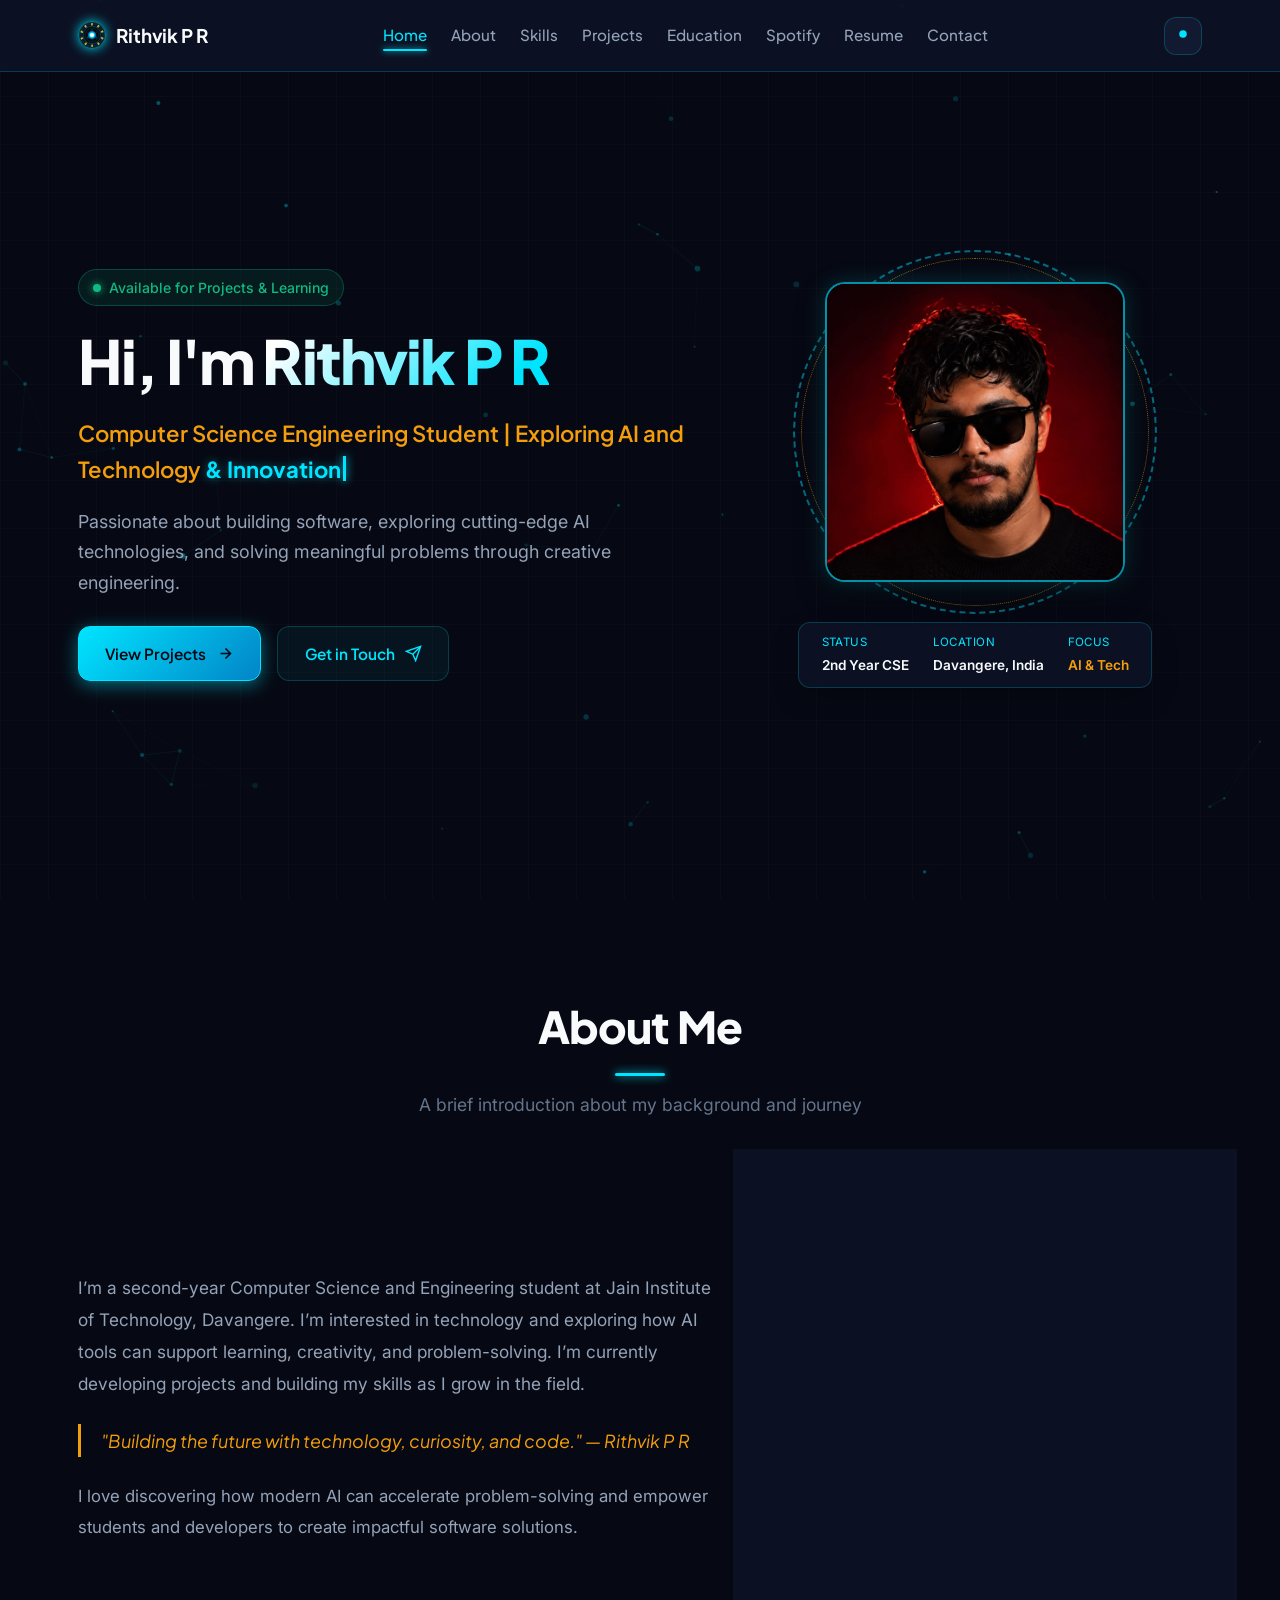
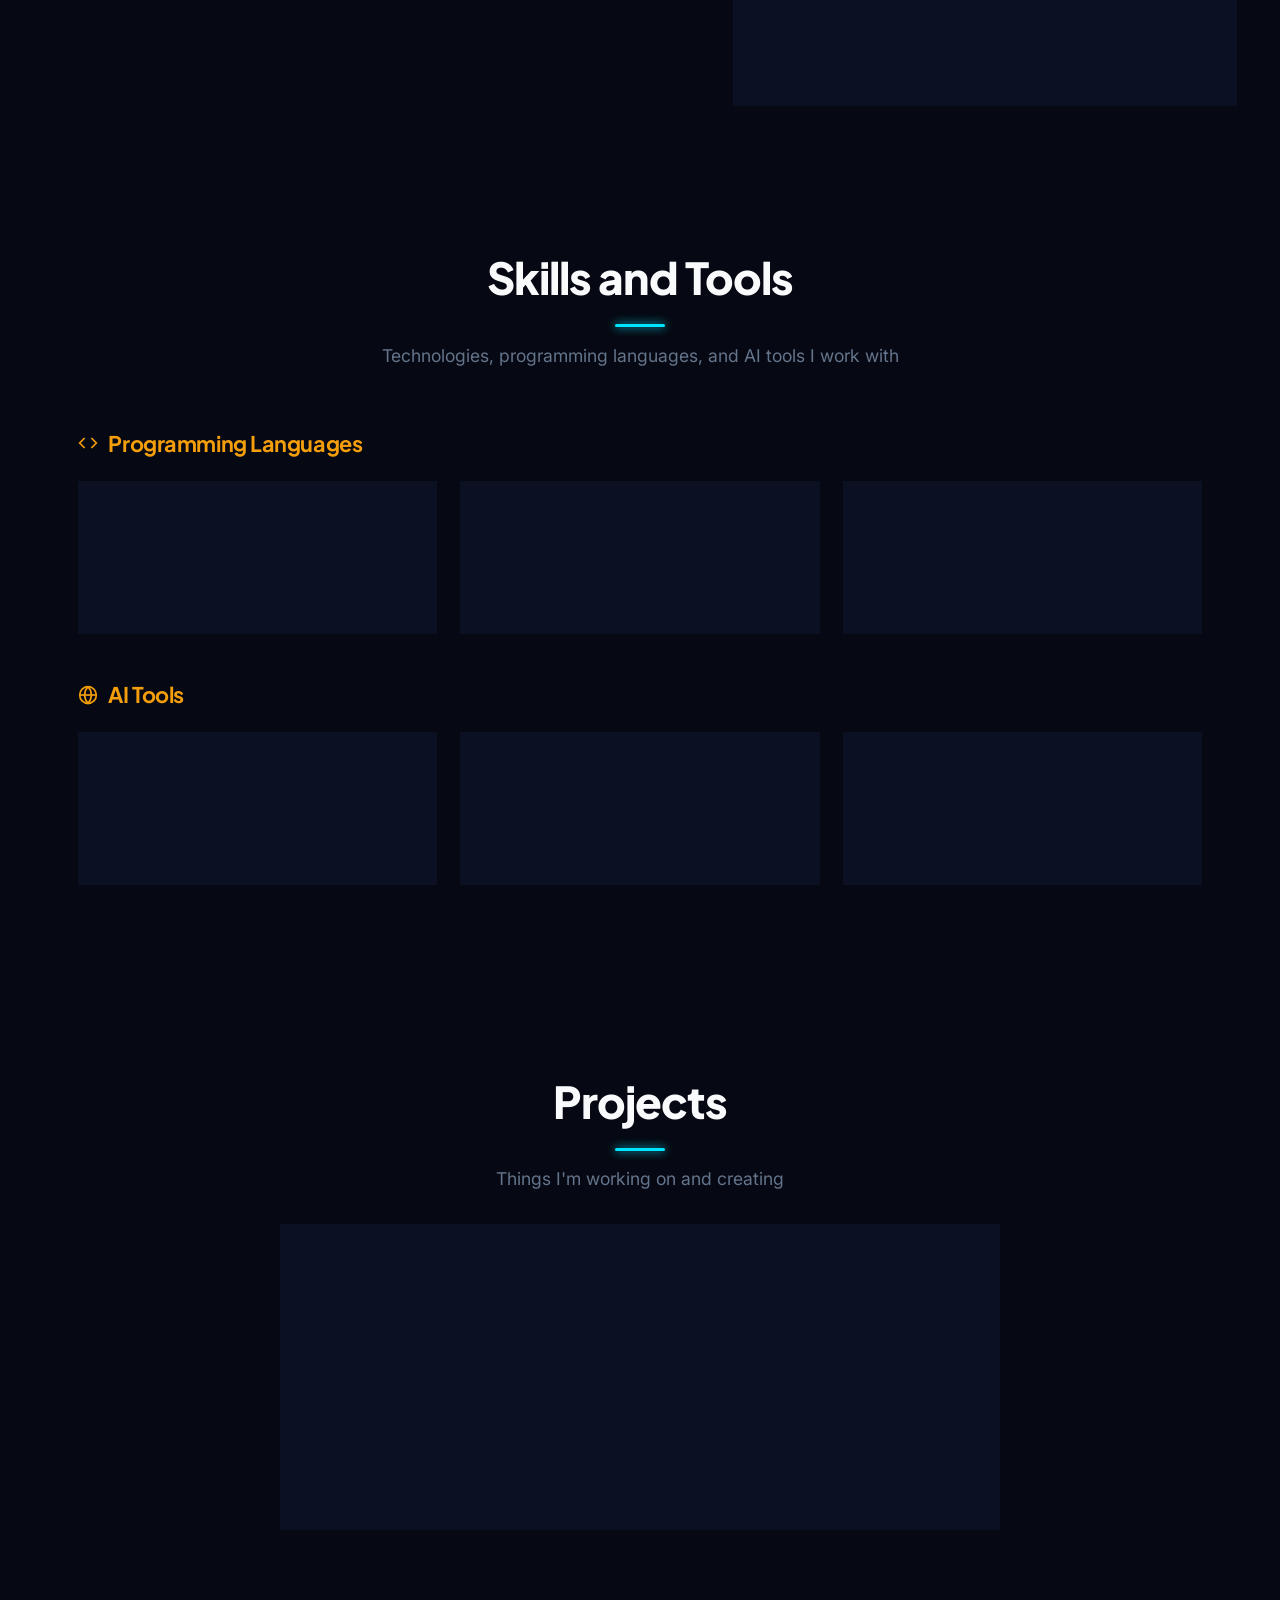
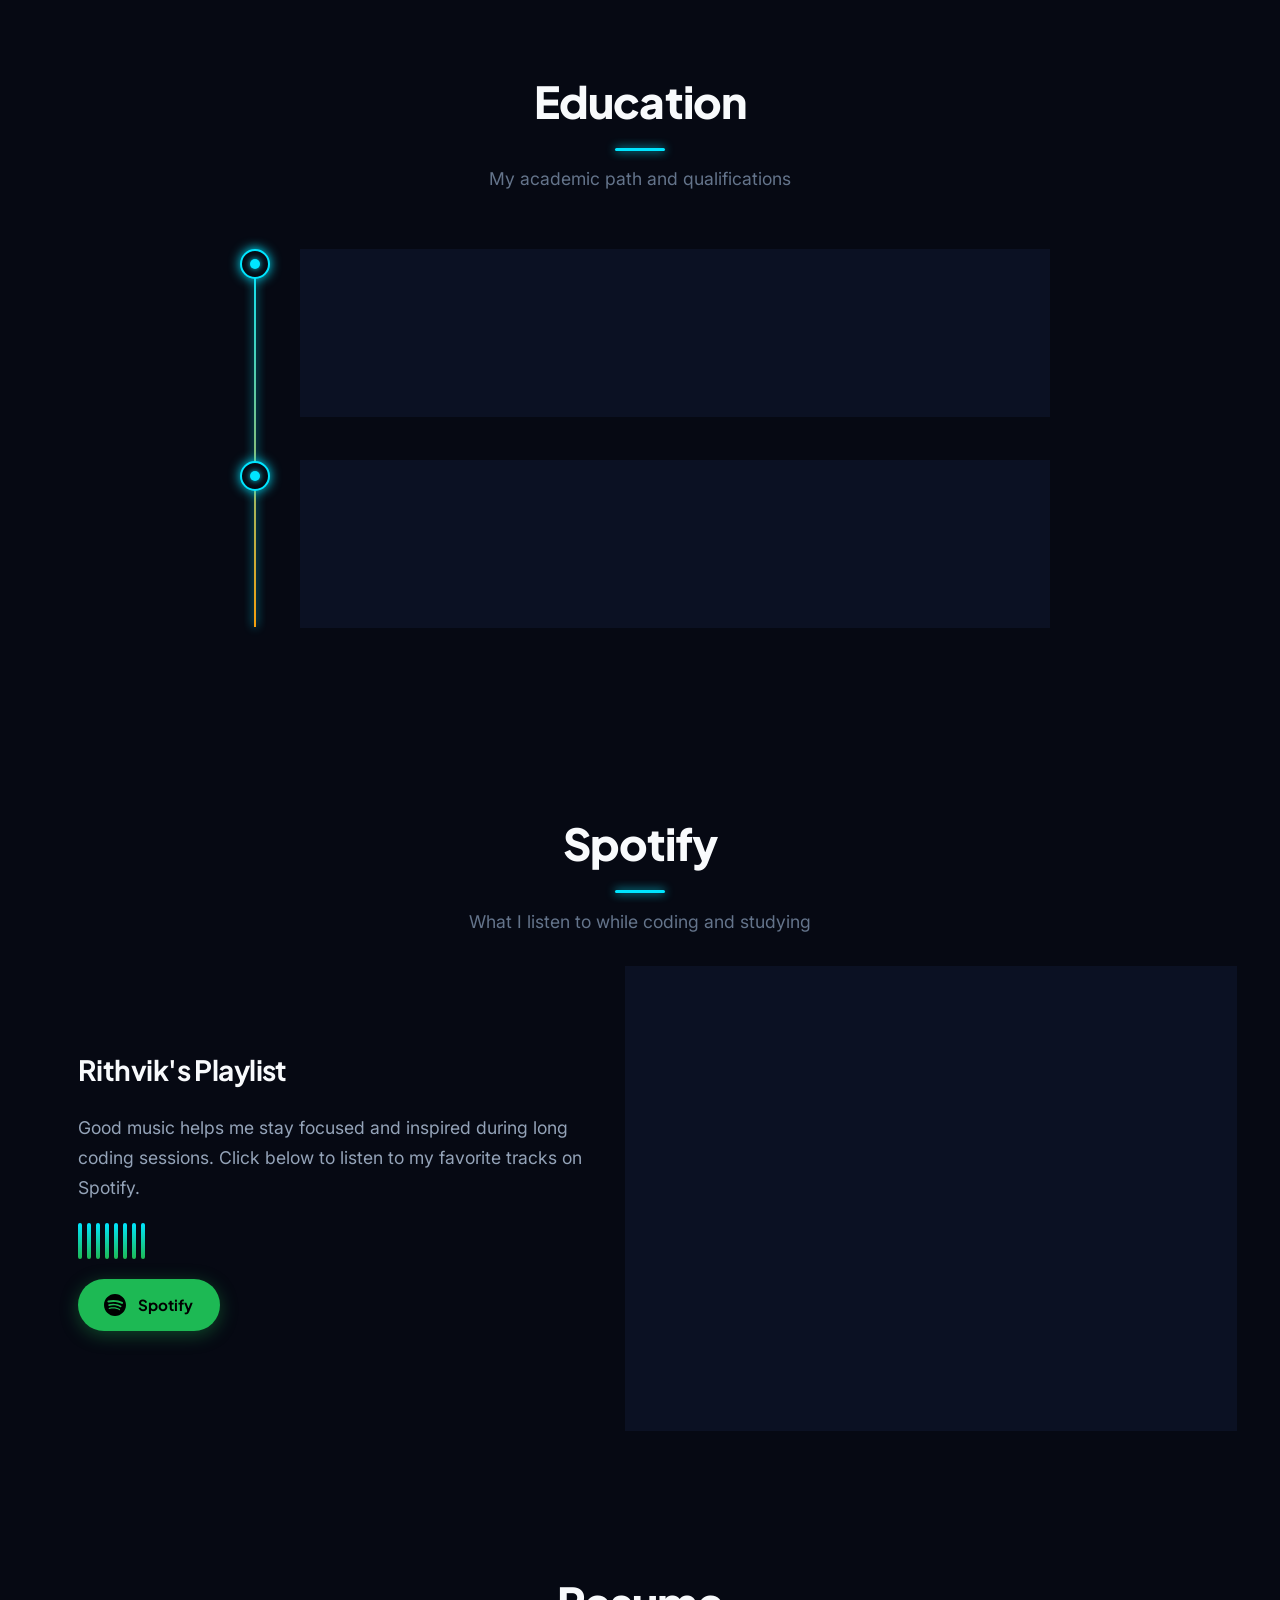
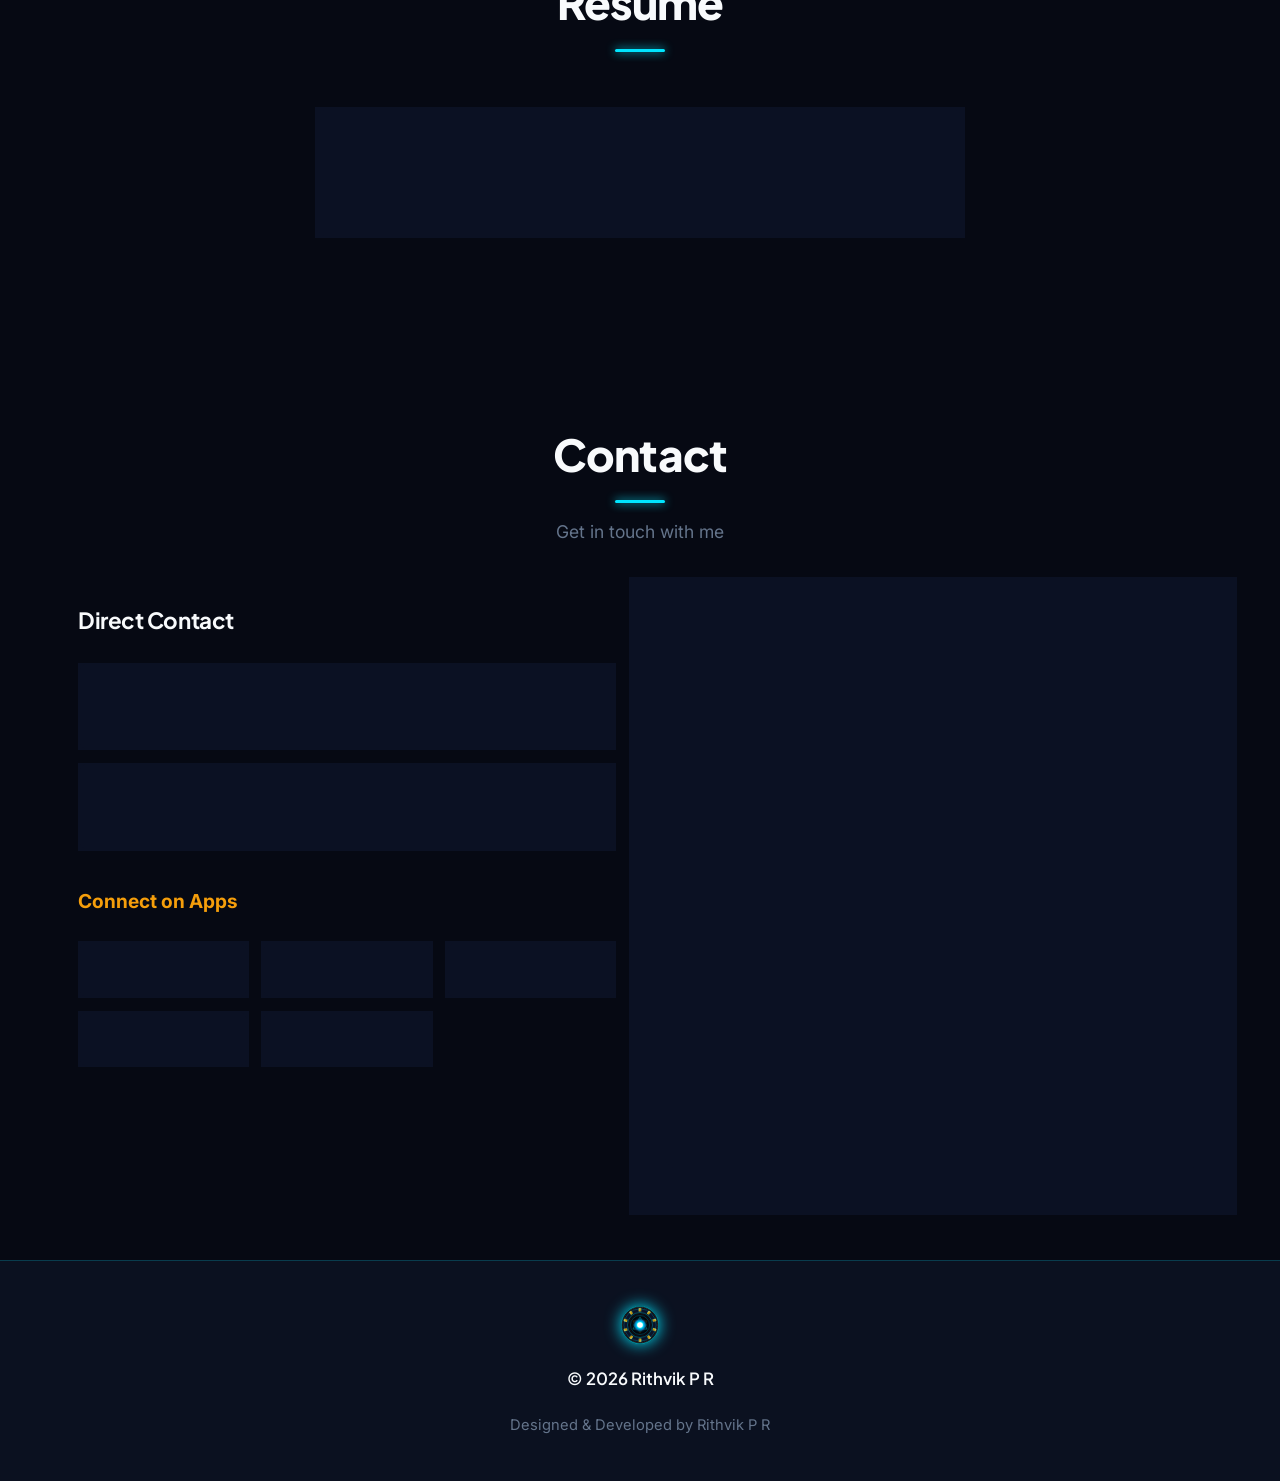
==== commit 3cf6912f: "Project section changed" ====
--- a/index.html
+++ b/index.html
@@ -463,14 +463,10 @@
         </div>
 
         <!-- Clean single message card as requested -->
-        <div class="projects-single-card reveal-on-scroll">
+        <div class="projects-single-card reveal-on-scroll" style="max-width: 650px;">
           <img src="assets/arc-reactor.svg" alt="Arc Reactor" class="projects-reactor-icon">
           
-          <h3 class="projects-card-title">Projects are currently under development.</h3>
-          
-          <p class="projects-card-desc">
-            Add each project here when it’s ready, with a title, short description, technologies or tools used, and a link if available.
-          </p>
+          <h3 class="projects-card-title" style="margin: 0; font-size: 1.5rem;">Projects are currently under development.</h3>
         </div>
 
       </div>
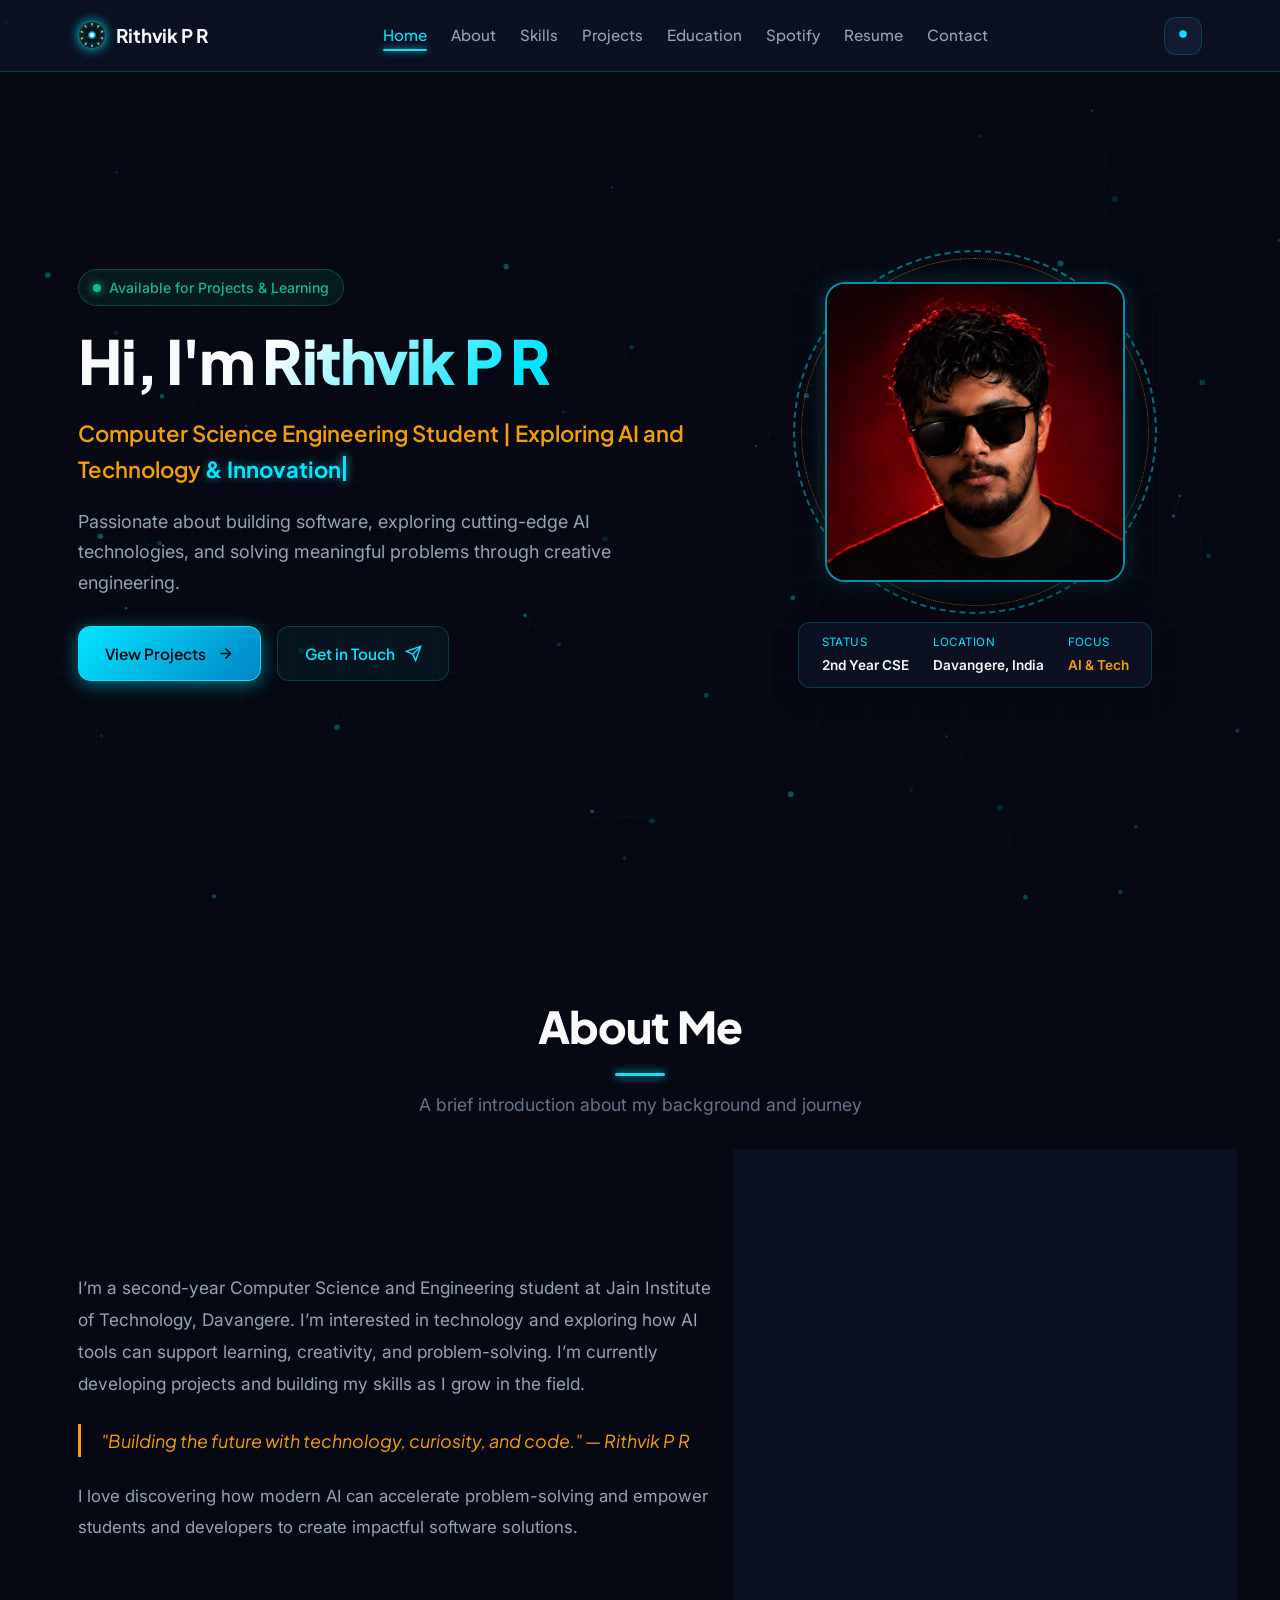
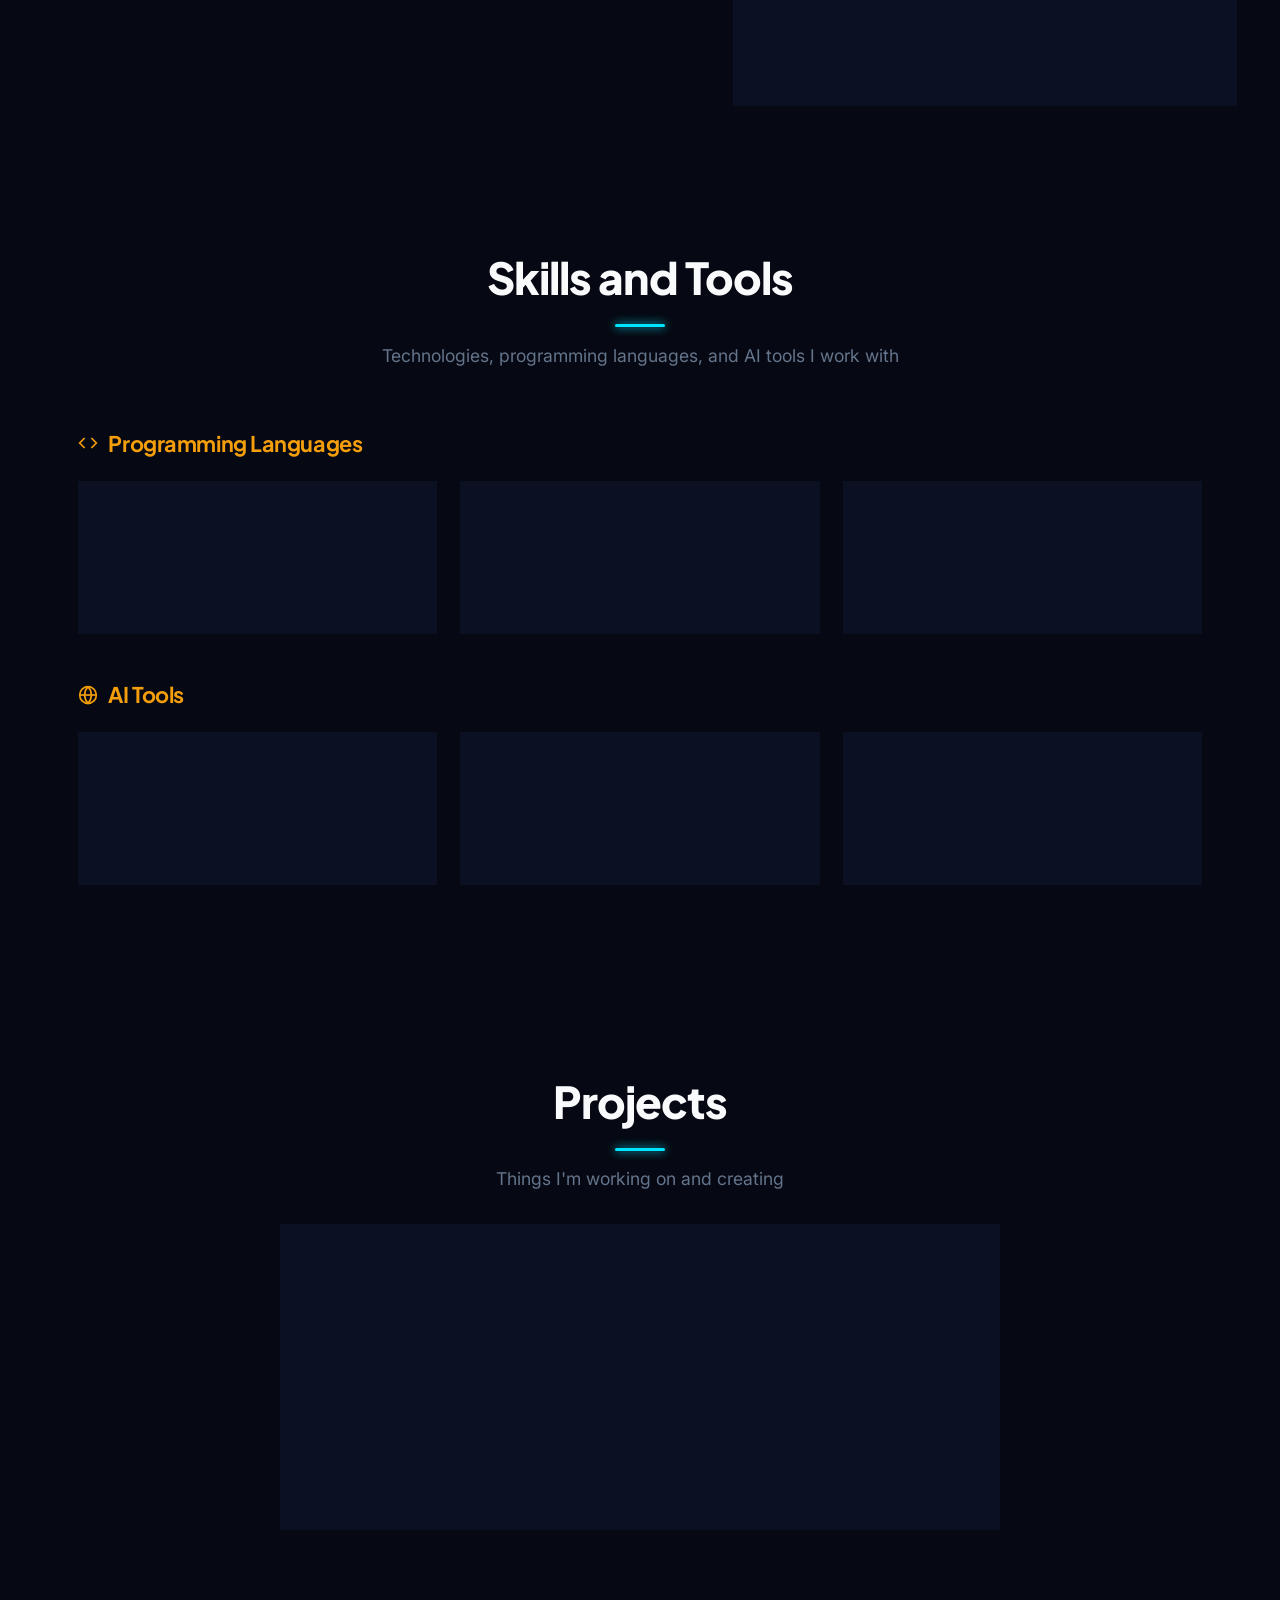
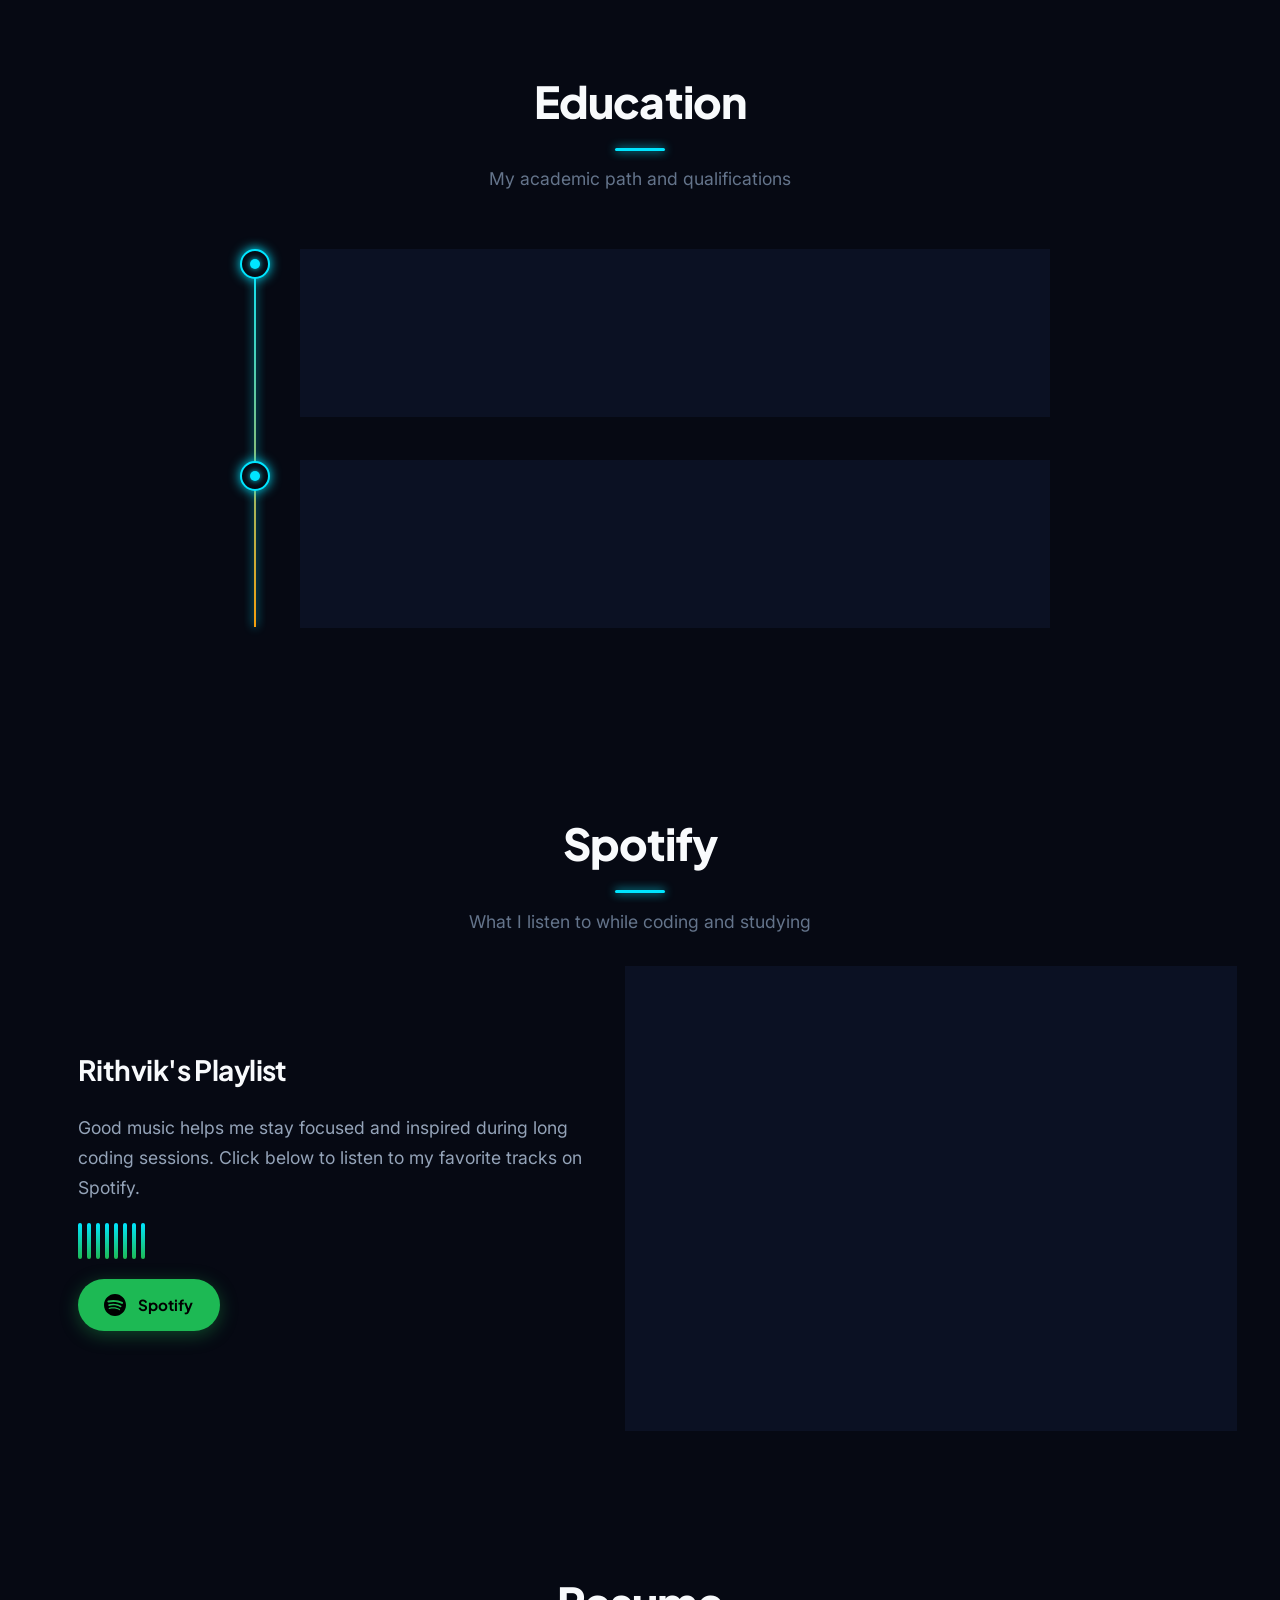
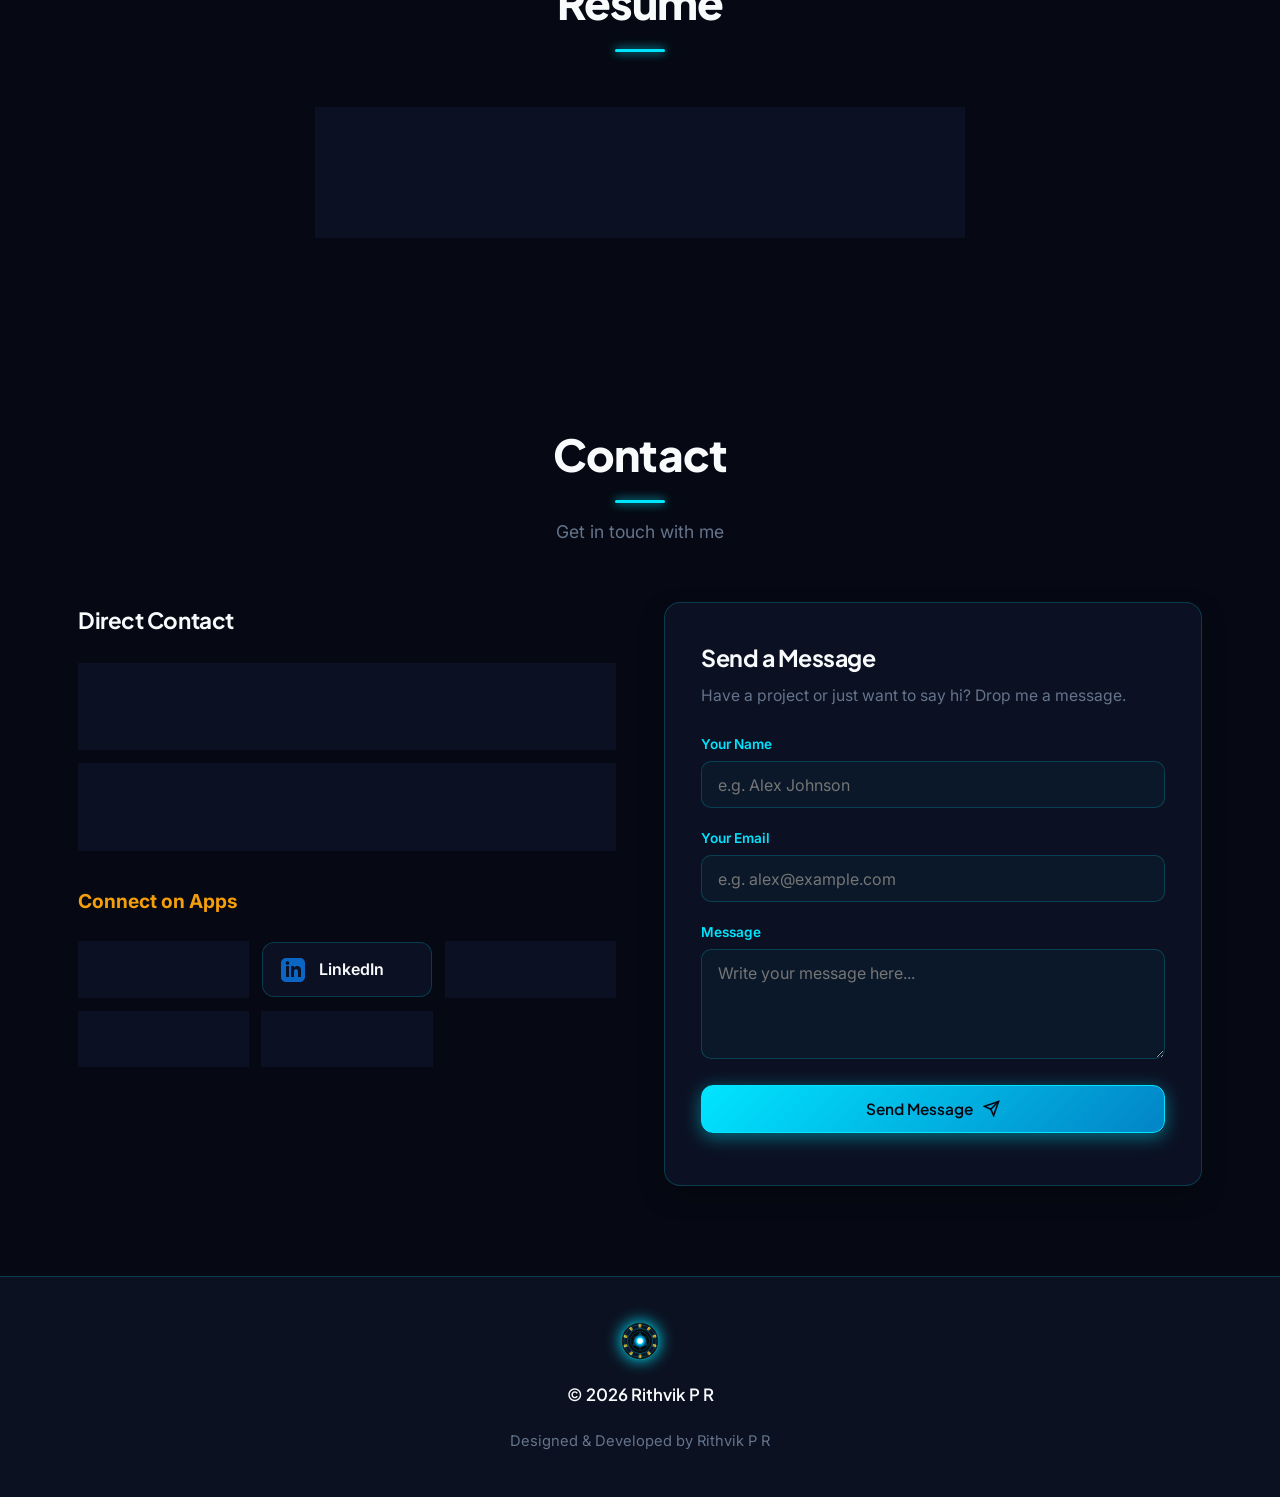
==== commit 28ec42a0: "Texting enabled" ====
--- a/index.html
+++ b/index.html
@@ -747,6 +747,10 @@
             <p class="contact-form-subtitle">Have a project or just want to say hi? Drop me a message.</p>
 
             <form id="transmission-form">
+              <div class="form-group" aria-hidden="true" style="position: absolute; left: -10000px; width: 1px; height: 1px; overflow: hidden;">
+                <label for="form-website">Leave this field empty</label>
+                <input type="text" id="form-website" name="website" tabindex="-1" autocomplete="off">
+              </div>
               <div class="form-group">
                 <label for="form-name" class="form-label">Your Name</label>
                 <input type="text" id="form-name" class="form-input" placeholder="e.g. Alex Johnson" required>
@@ -769,6 +773,7 @@
                   <polygon points="22 2 15 22 11 13 2 9 22 2"></polygon>
                 </svg>
               </button>
+              <p id="contact-form-status" role="status" aria-live="polite" style="margin-top: 1rem;"></p>
             </form>
           </div>
 
